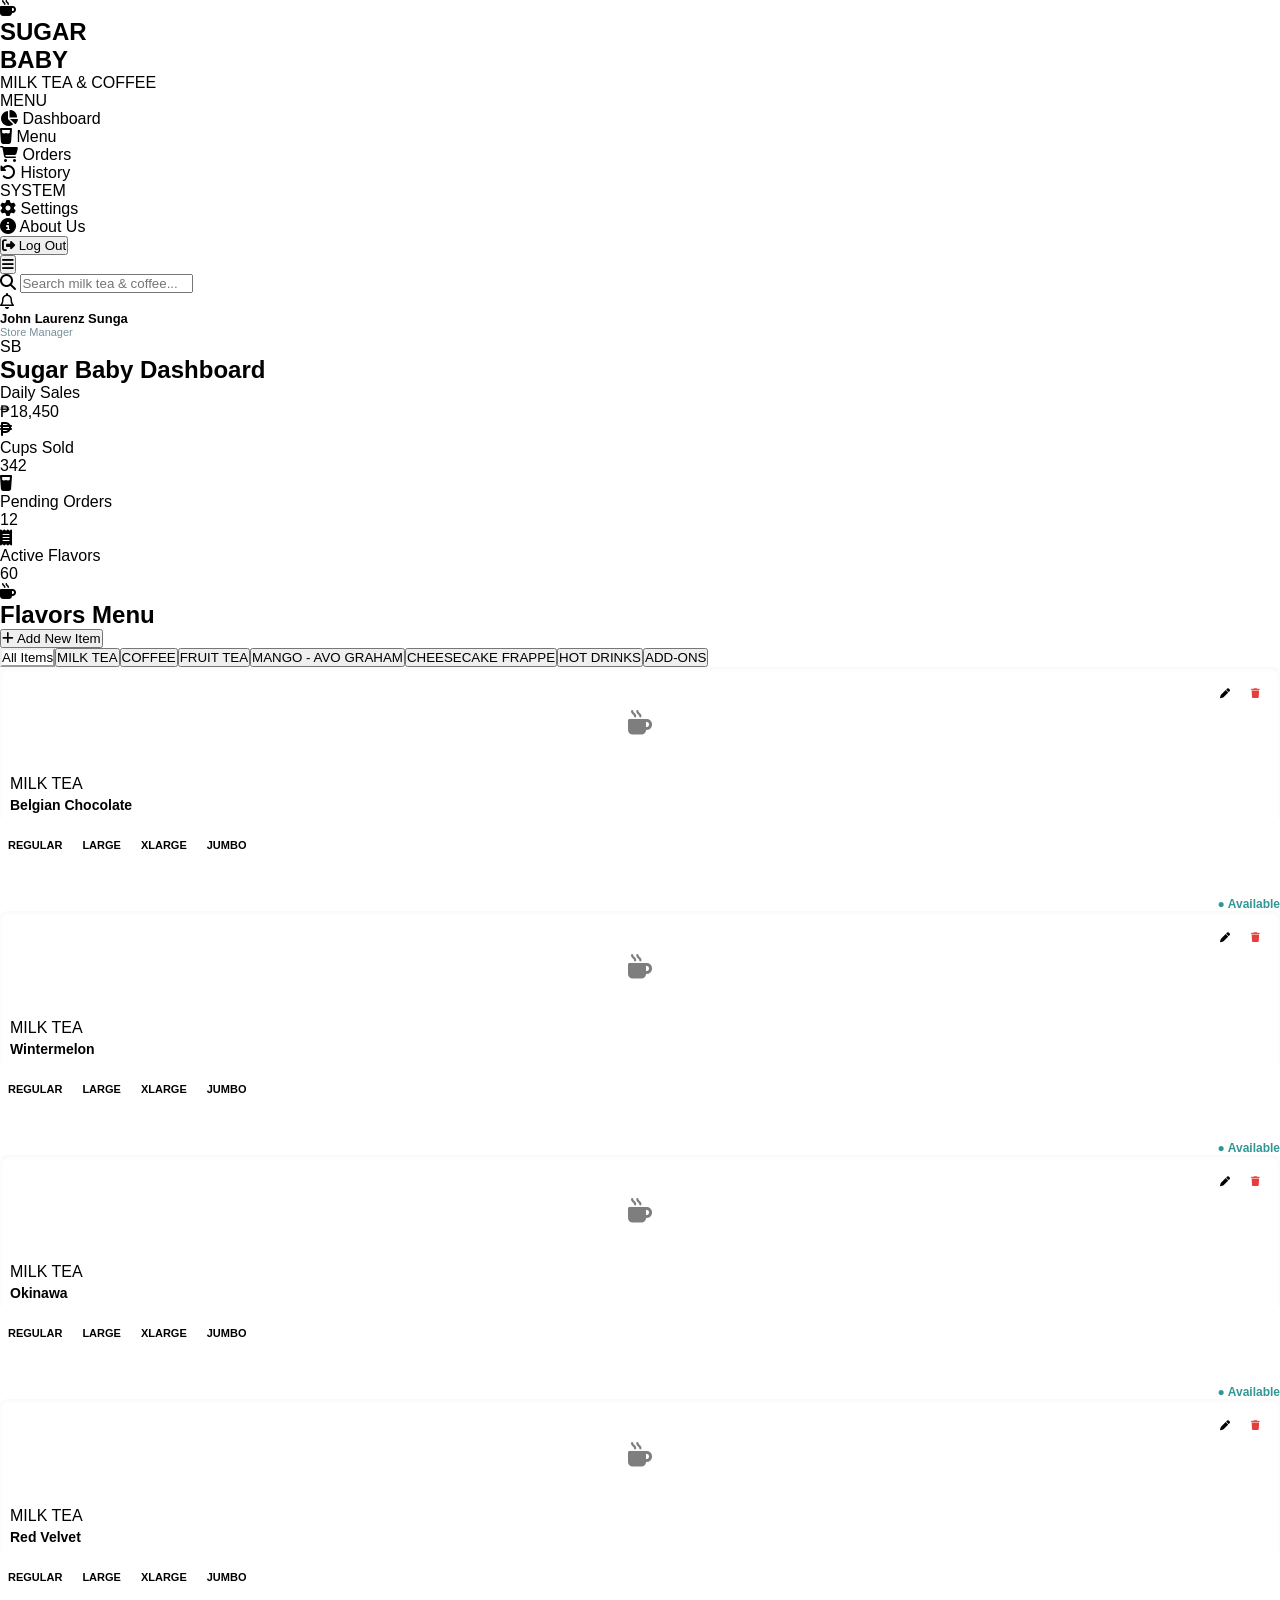
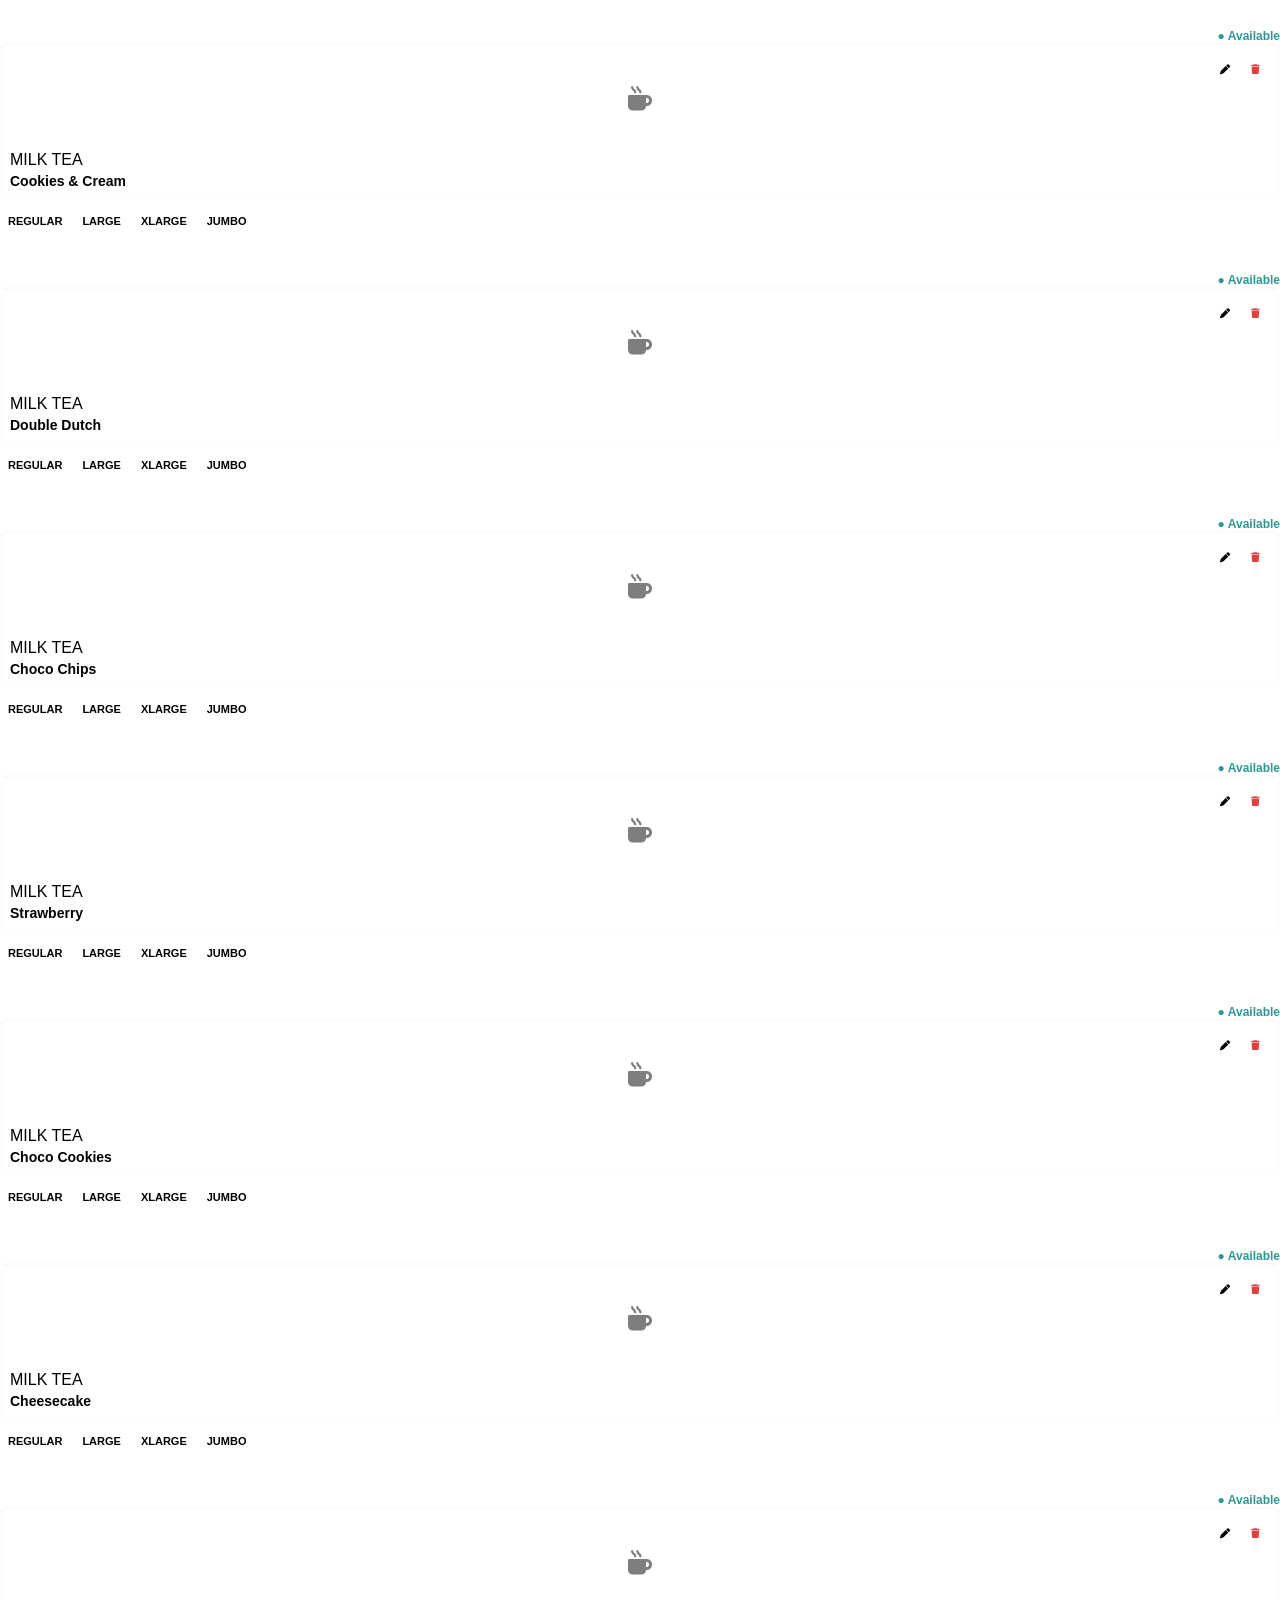
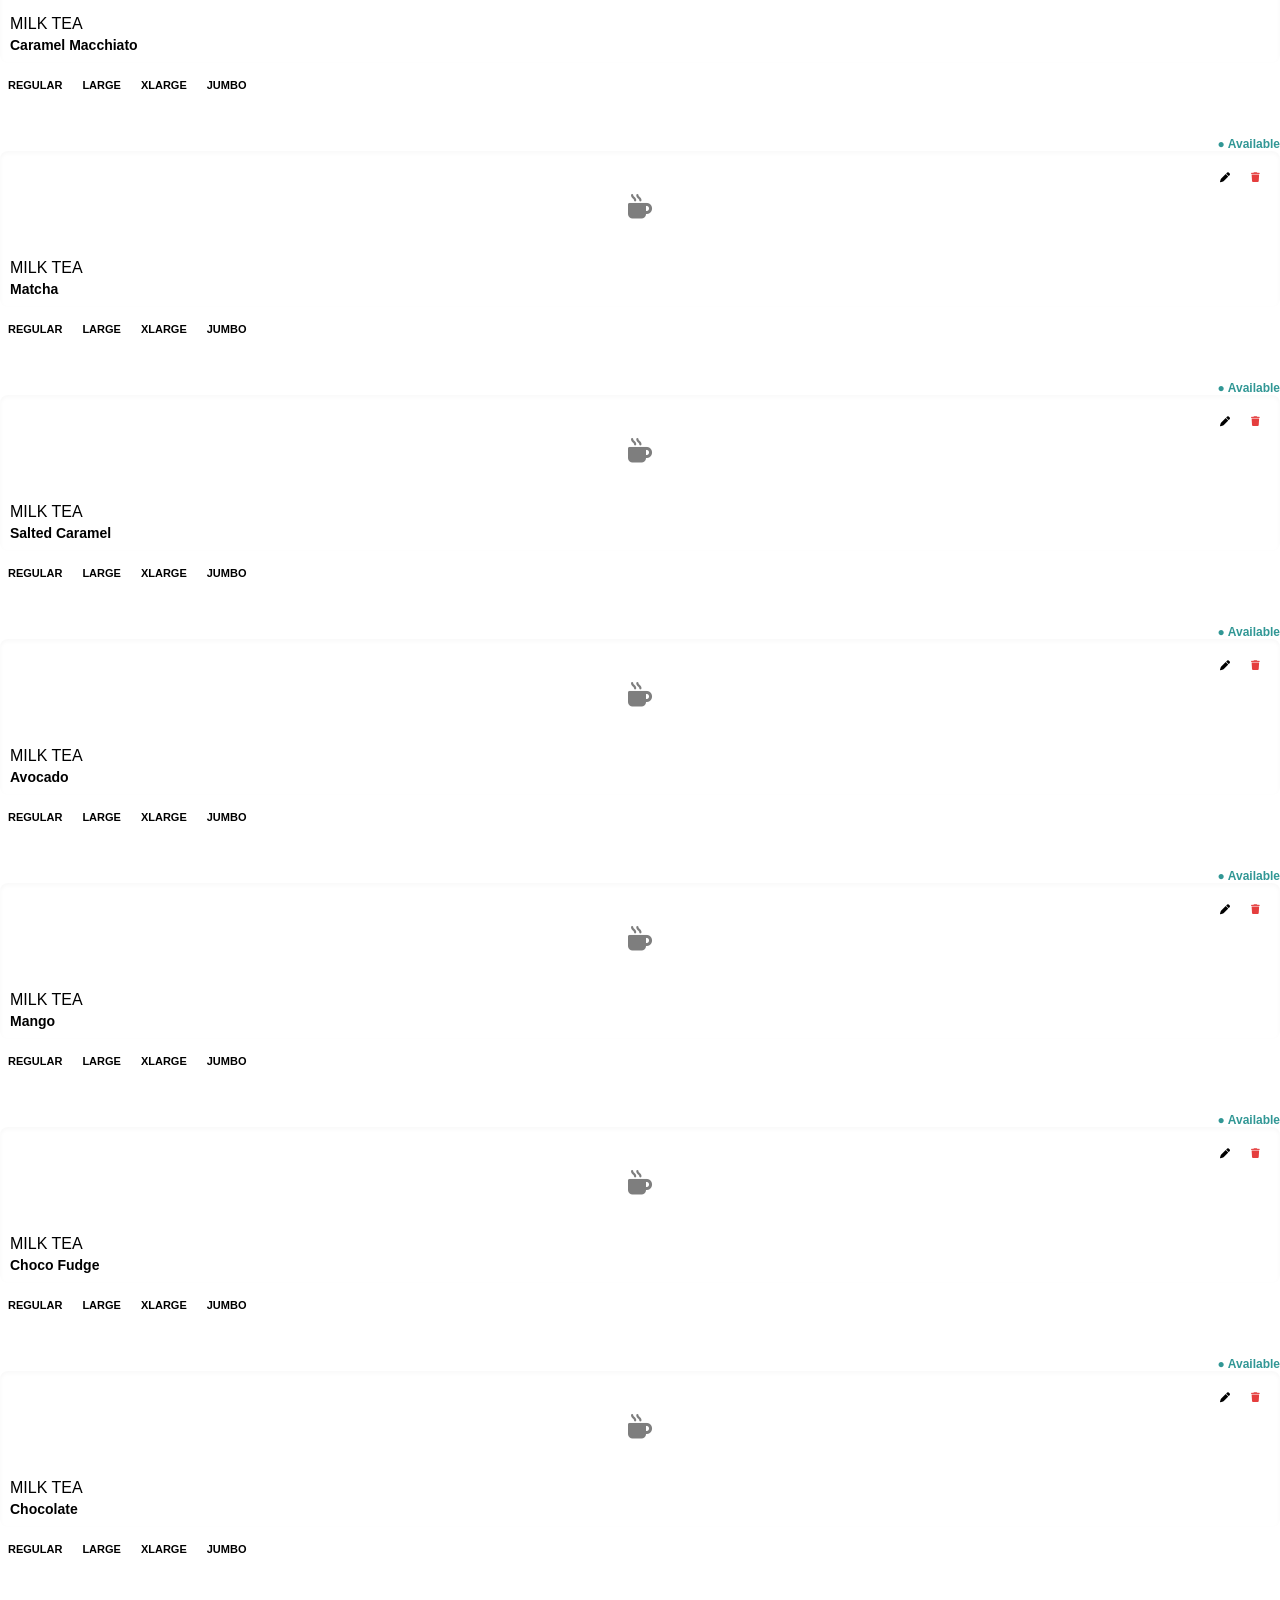
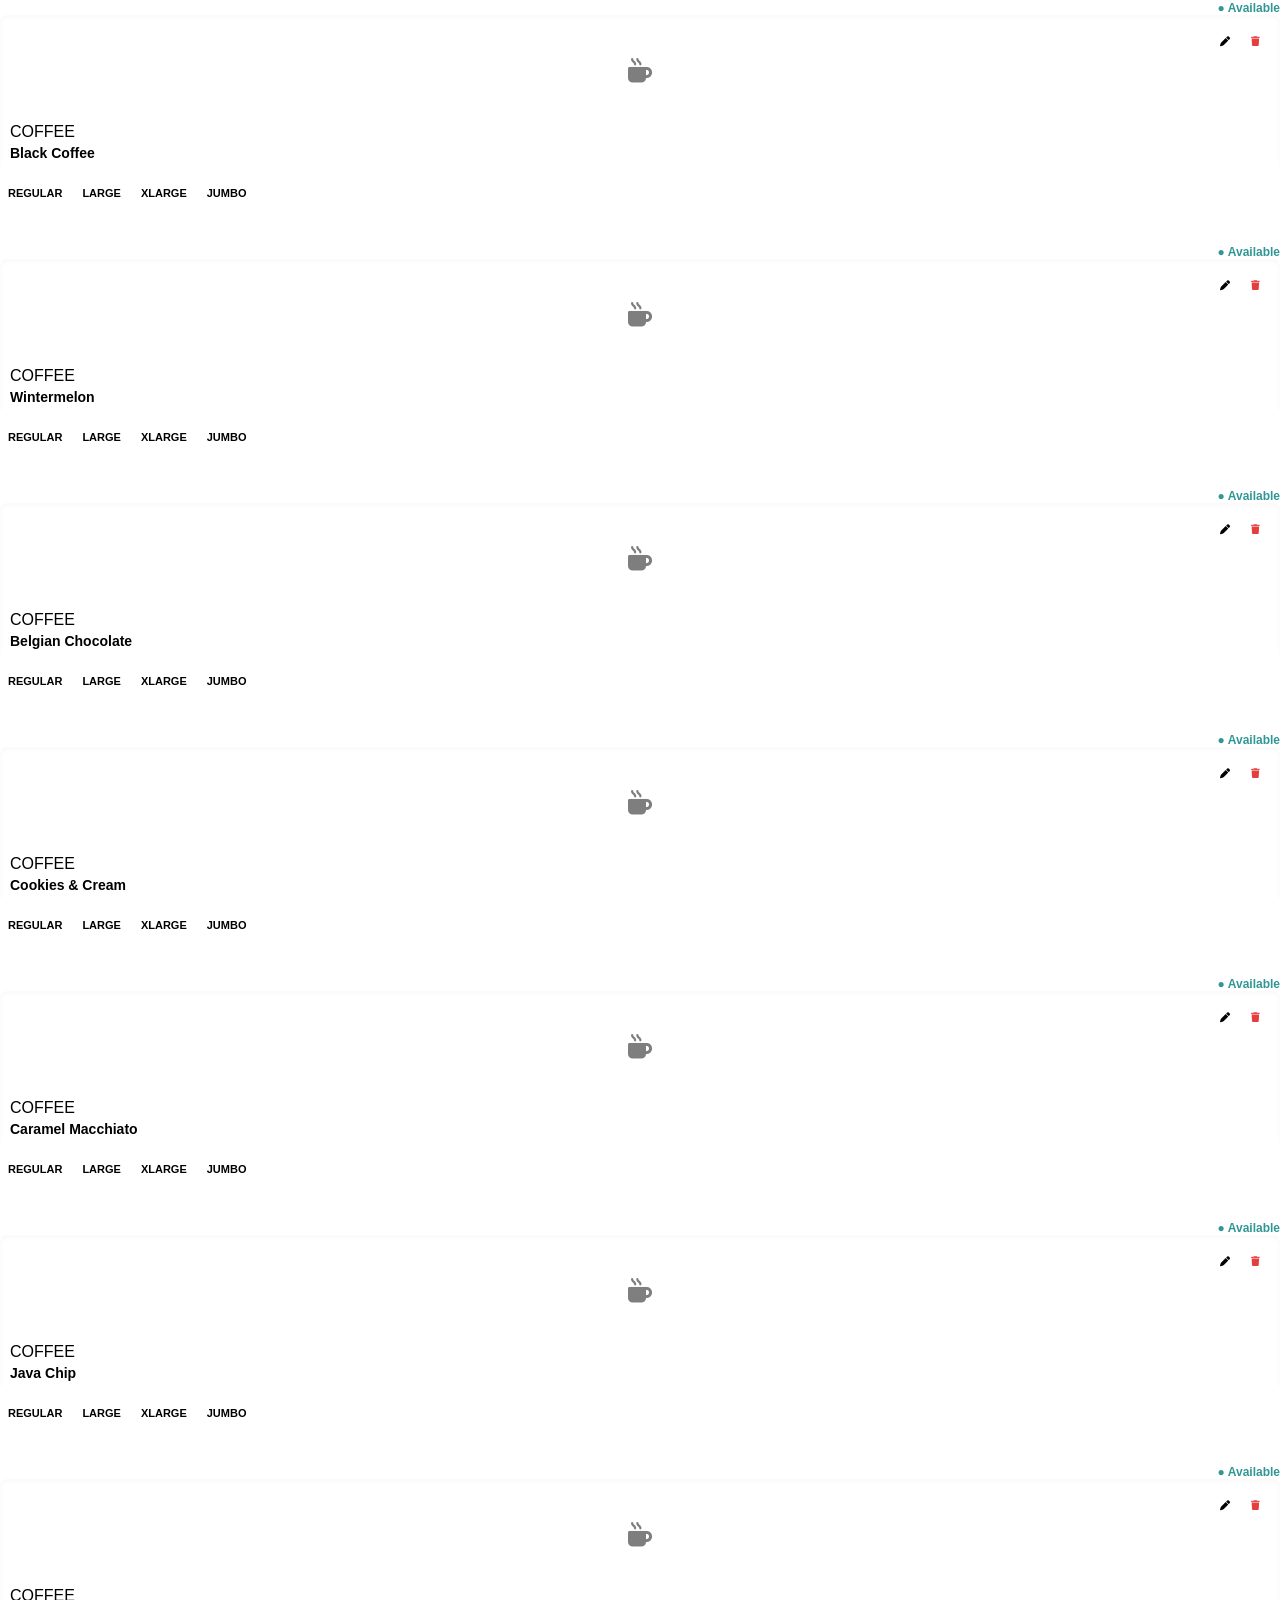
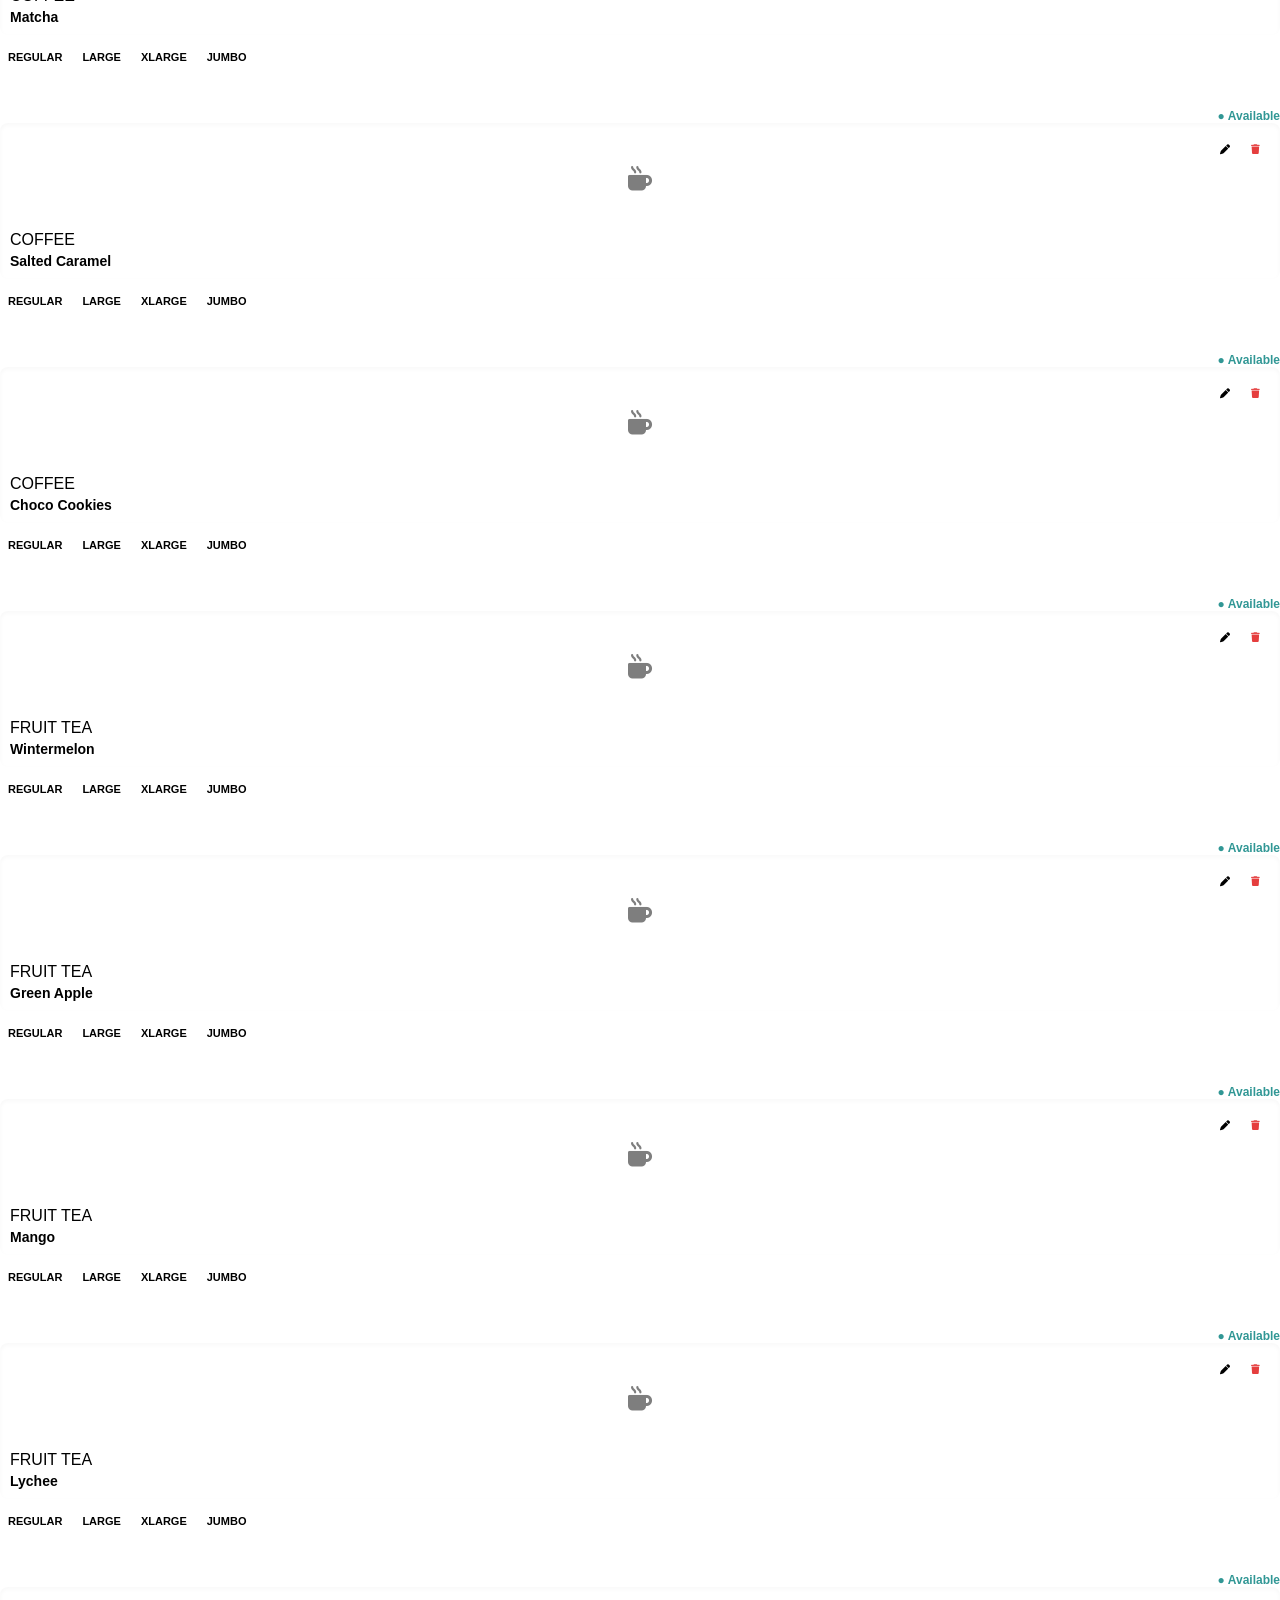
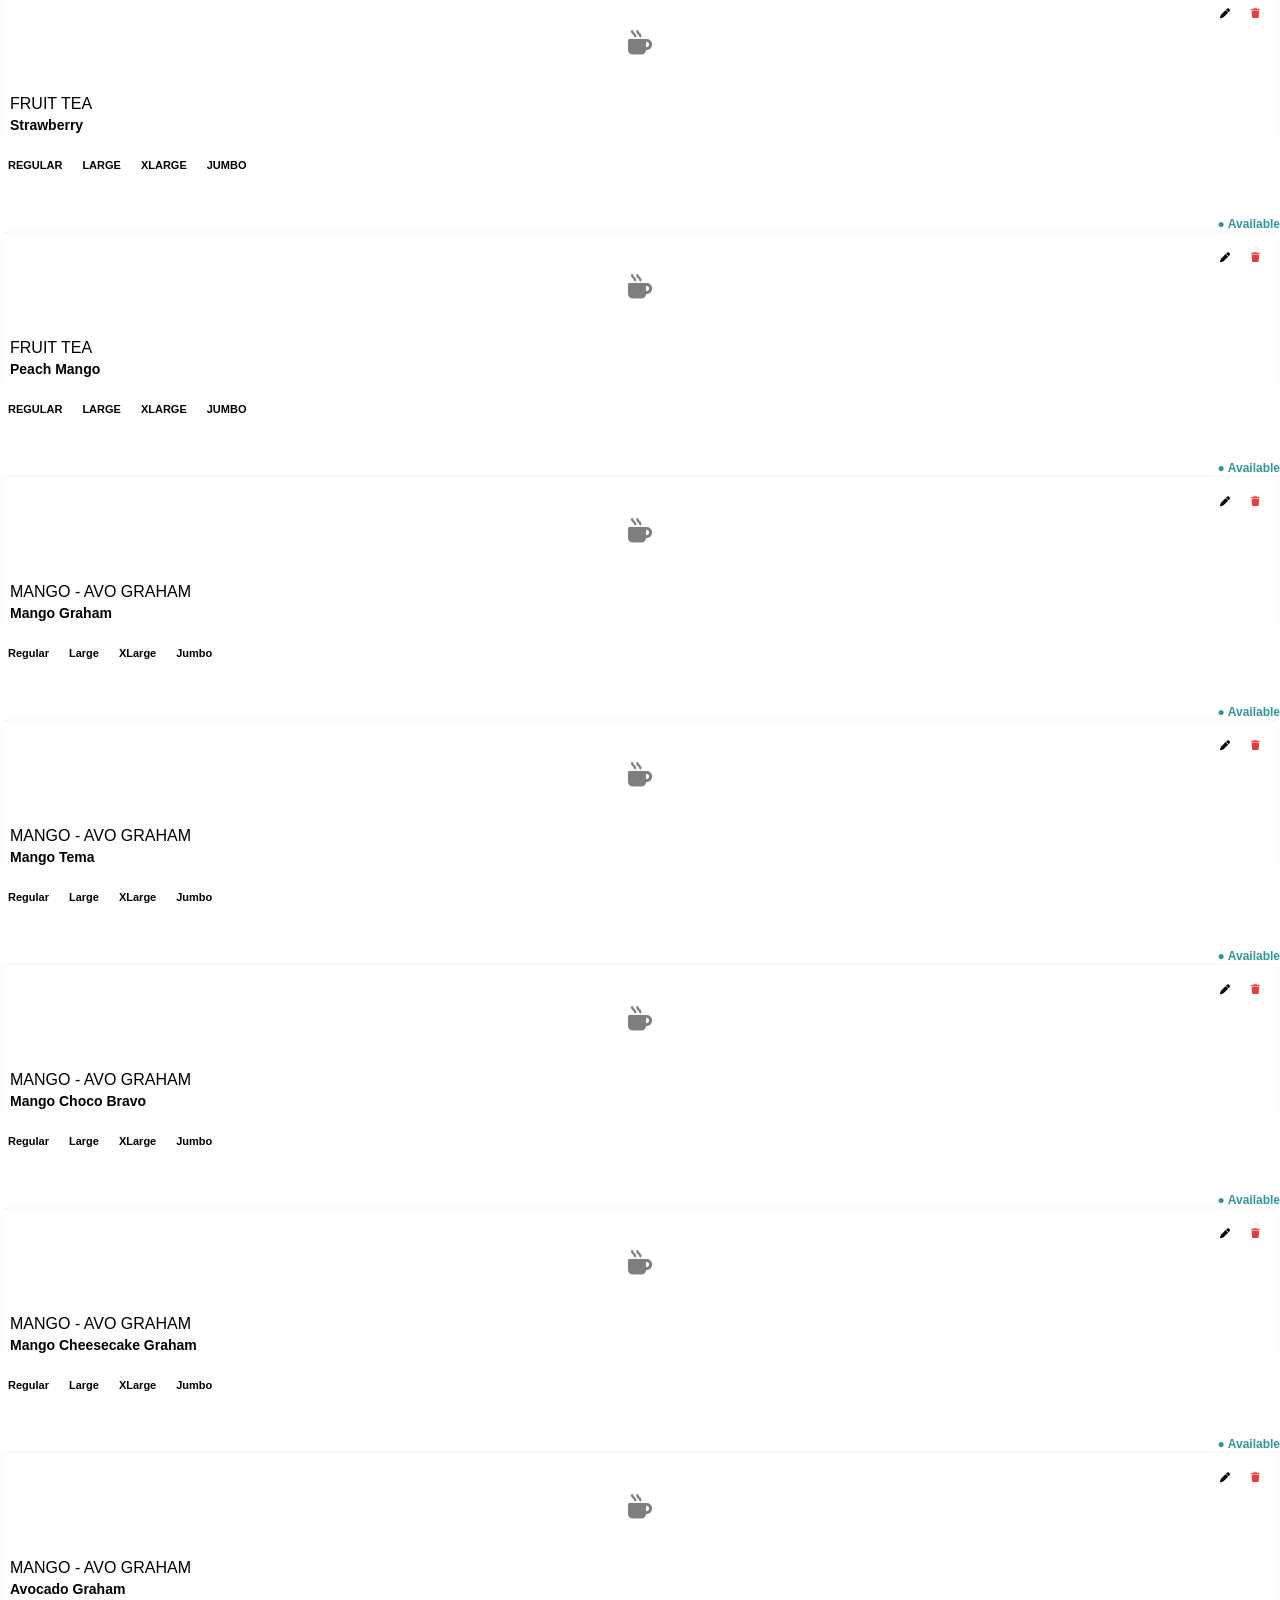
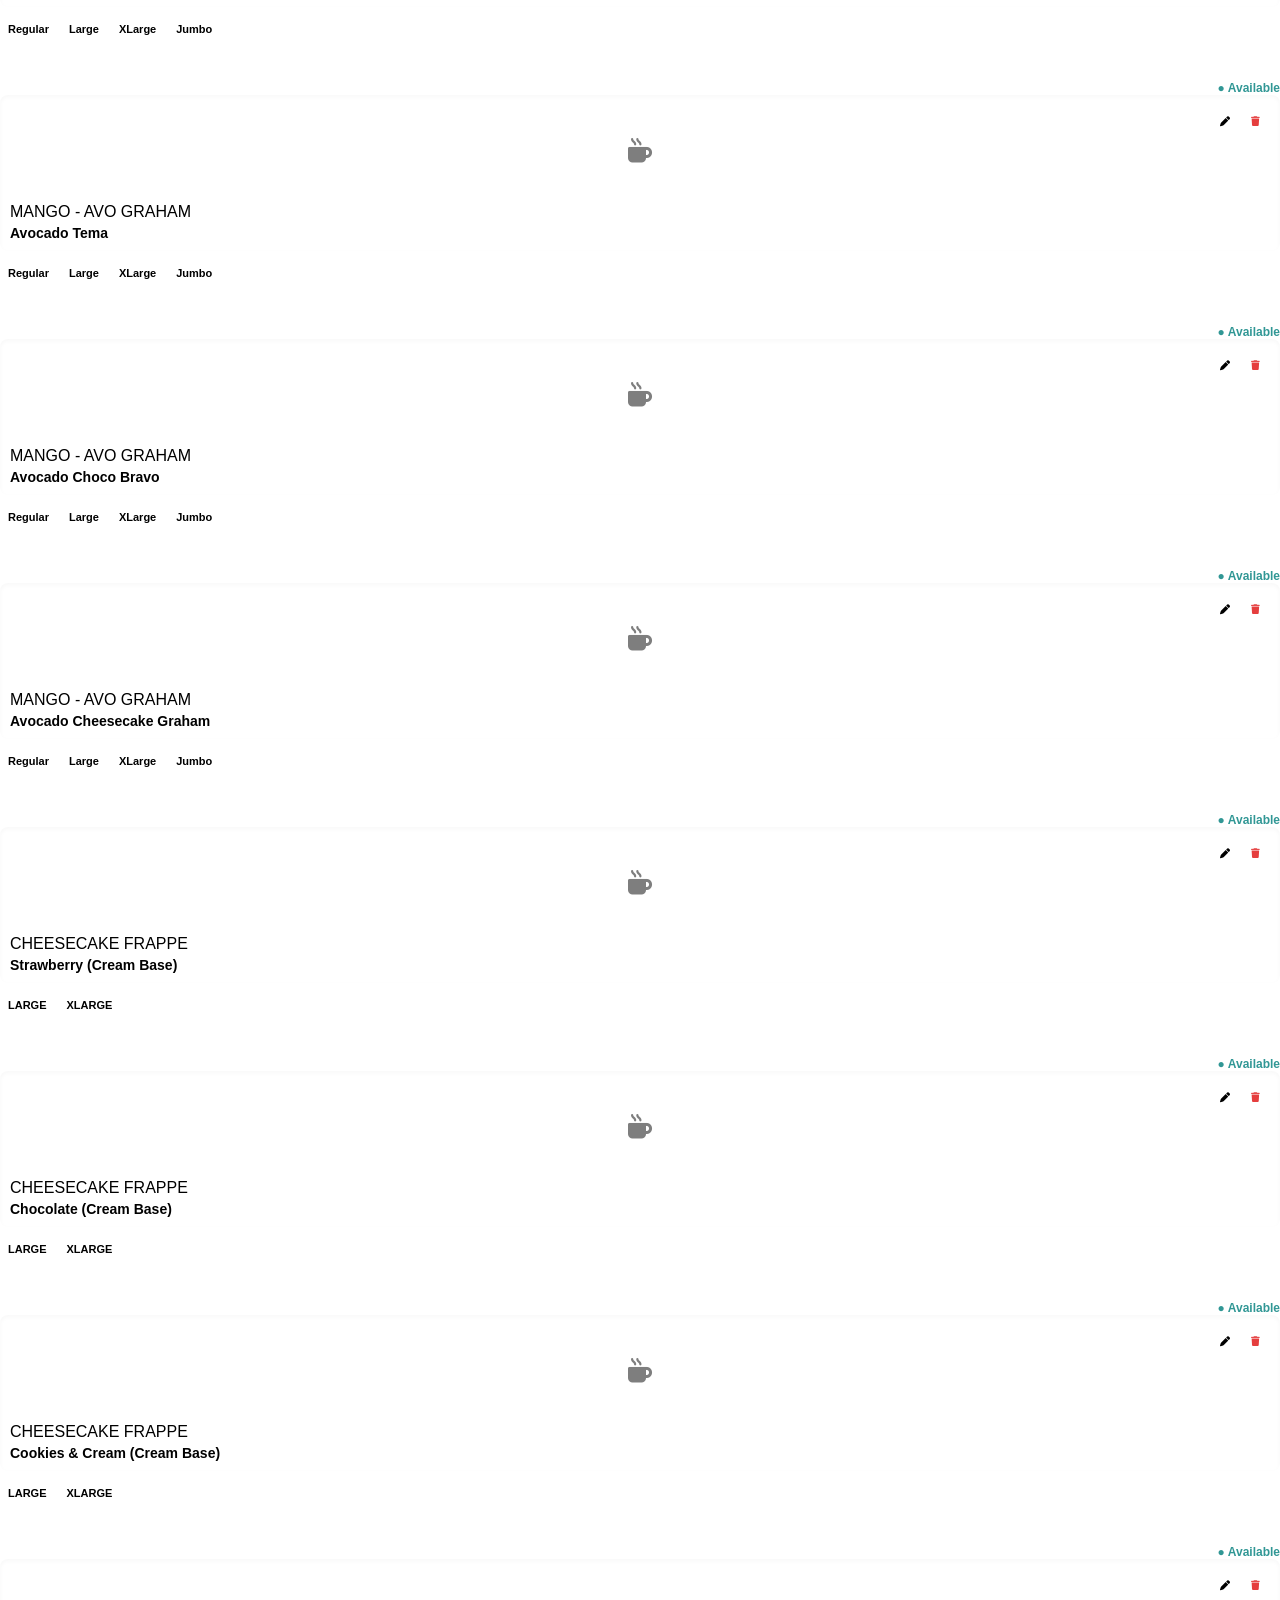
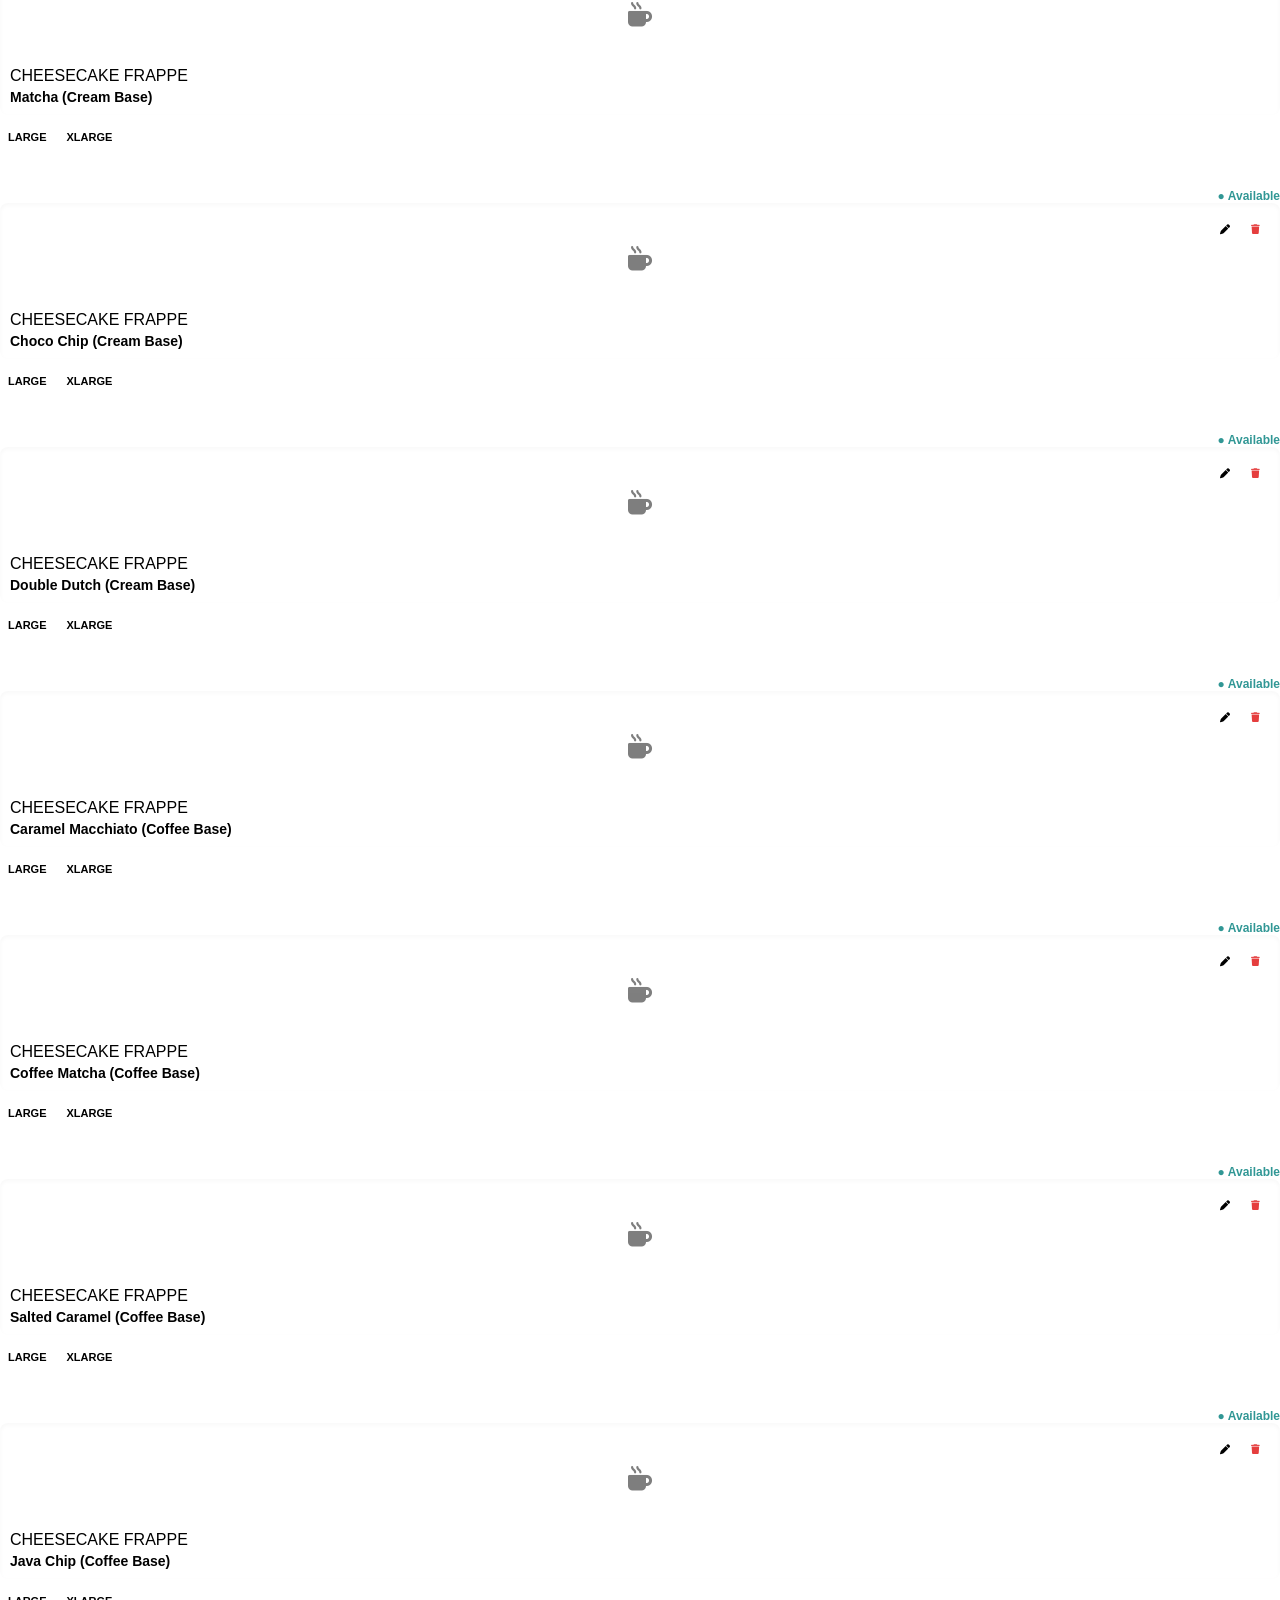
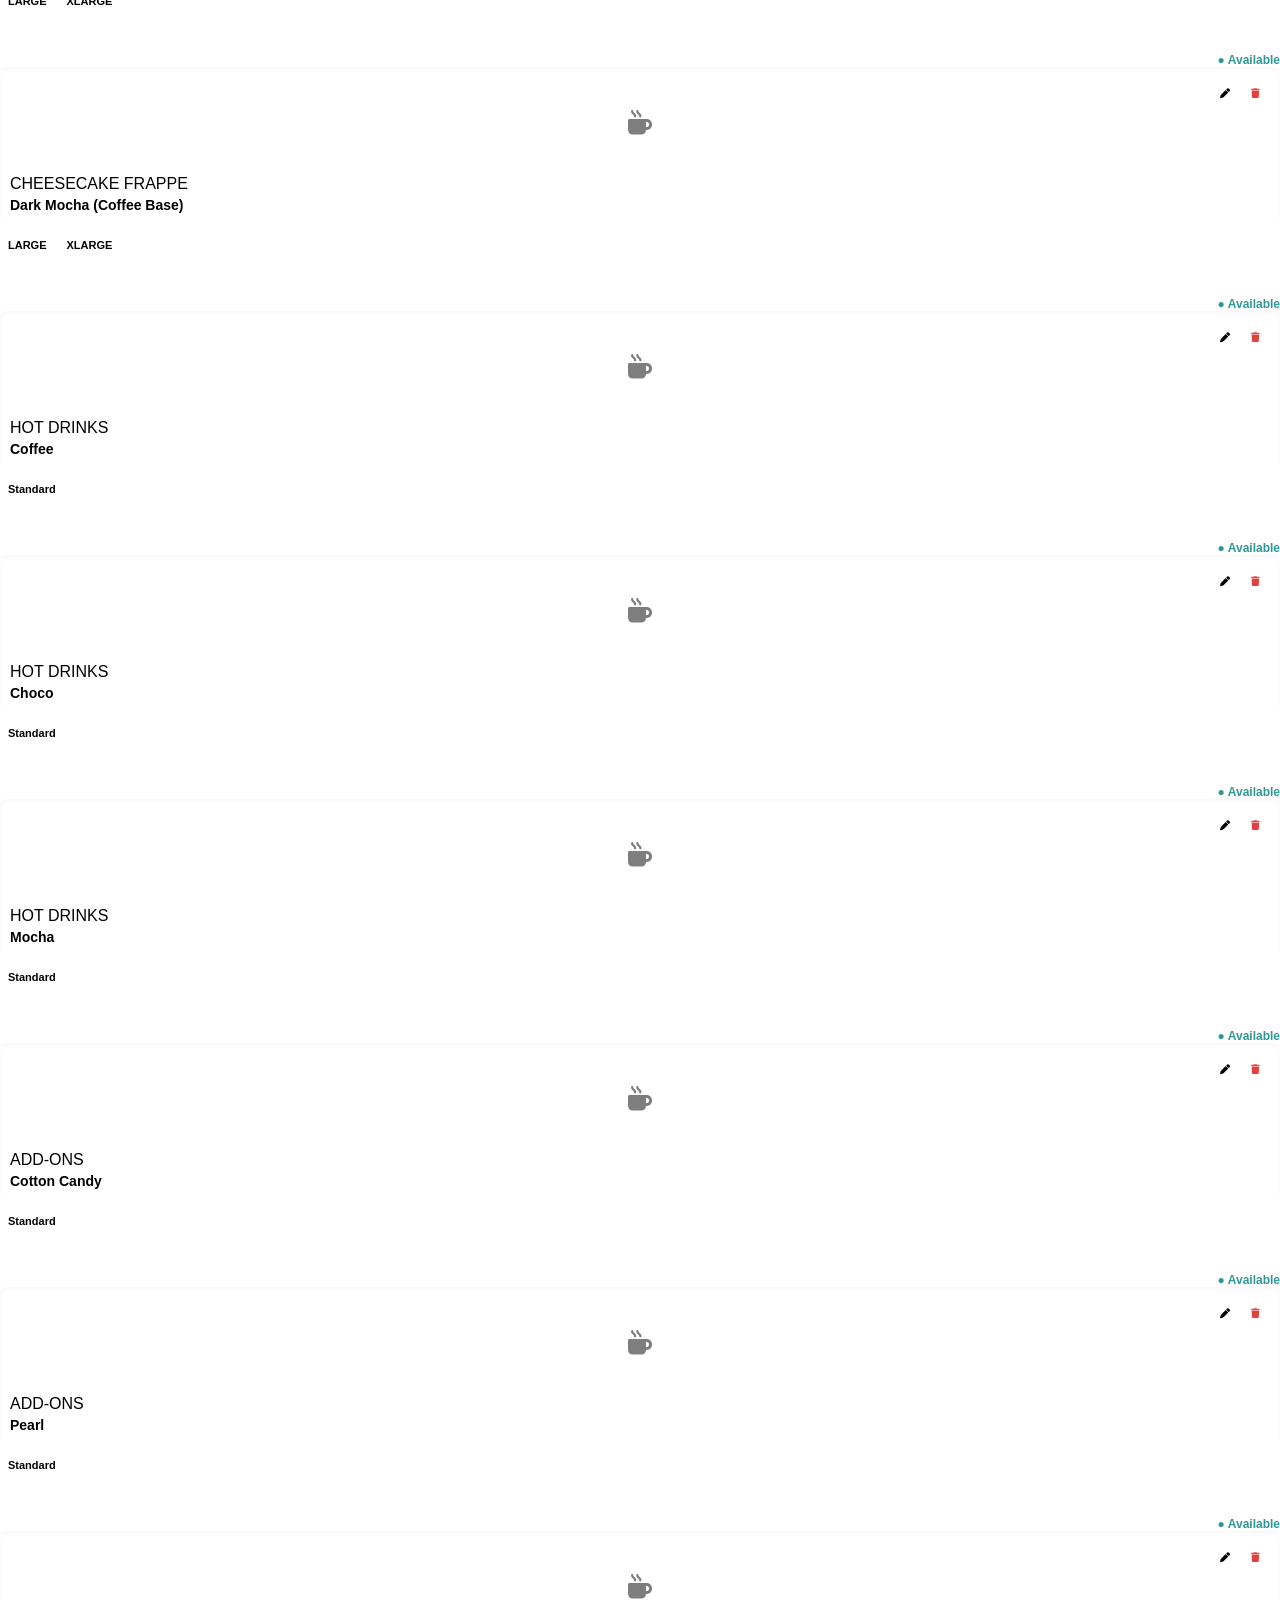
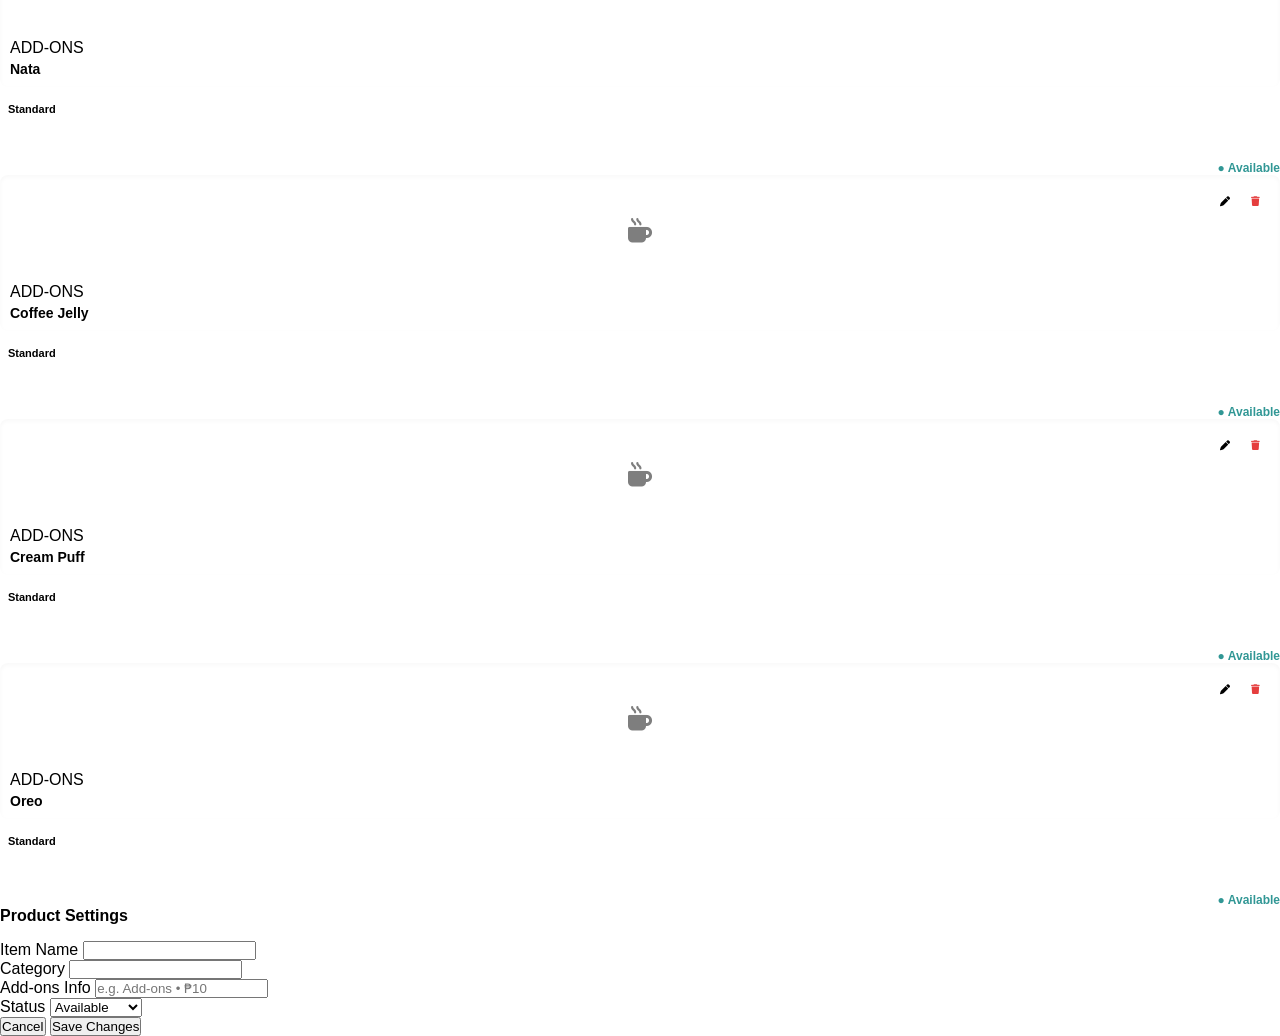
==== menu_name.html @ 843cdae4 "save project" ====
<!DOCTYPE html>
<html lang="en">
<head>
  <meta charset="UTF-8">
  <meta name="viewport" content="width=device-width, initial-scale=1.0">
  <title>Sugar Baby Shop | Milk Tea & Coffee</title>
  
  <link rel="preconnect" href="https://fonts.googleapis.com">
  <link rel="preconnect" href="https://fonts.gstatic.com" crossorigin>
  <link href="https://fonts.googleapis.com/css2?family=Poppins:wght@400;500;600;700;800;900&display=swap" rel="stylesheet">
  <link rel="stylesheet" href="https://cdnjs.cloudflare.com/ajax/libs/font-awesome/6.4.0/css/all.min.css">
  <link rel="stylesheet" href="style.css">
</head>
<body>

  <aside id="sidebar">
    <div class="brand-section">
      <div class="logo-circle"><i class="fa-solid fa-mug-hot"></i></div>
      <h1 class="brand-title">SUGAR<br>BABY</h1>
      <span class="brand-subtitle">MILK TEA & COFFEE</span>
    </div>

    <div class="nav-section">
      <div class="nav-title">MENU</div>
      <ul class="nav-list">
        <li class="nav-item">
          <a class="nav-link" data-target="dashboardView">
            <i class="fa-solid fa-chart-pie"></i> Dashboard
          </a>
        </li>
        <li class="nav-item">
          <a class="nav-link active" data-target="menuView">
            <i class="fa-solid fa-glass-water"></i> Menu
          </a>
        </li>
        <li class="nav-item"><a class="nav-link"><i class="fa-solid fa-cart-shopping"></i> Orders</a></li>
        <li class="nav-item"><a class="nav-link"><i class="fa-solid fa-rotate-left"></i> History</a></li>
      </ul>
    </div>

    <div class="nav-section">
      <div class="nav-title">SYSTEM</div>
      <ul class="nav-list">
        <li class="nav-item"><a class="nav-link"><i class="fa-solid fa-gear"></i> Settings</a></li>
        <li class="nav-item"><a class="nav-link"><i class="fa-solid fa-circle-info"></i> About Us</a></li>
      </ul>
    </div>

    <button class="logout-btn"><i class="fa-solid fa-right-from-bracket"></i> Log Out</button>
  </aside>

  <main>
    <header>
      <button class="menu-toggle" id="menuBtn"><i class="fa-solid fa-bars"></i></button>
      <div class="search-bar">
        <i class="fa-solid fa-magnifying-glass"></i>
        <input type="text" id="searchInput" placeholder="Search milk tea & coffee...">
      </div>
      <div class="user-profile">
        <div class="notification-btn"><i class="fa-regular fa-bell"></i></div>
        <div class="user-info">
          <div style="font-weight:700; font-size:13px;">John Laurenz Sunga</div>
          <div style="font-size:11px; color:#78909C;">Store Manager</div>
        </div>
        <div class="avatar-circle">SB</div>
      </div>
    </header>

    <div class="dashboard-container">

      <!-- VIEW 1: DASHBOARD -->
      <section id="dashboardView" class="view-section">
        <h2 class="page-title">Sugar Baby Dashboard</h2>
        <div class="cards">
          <div class="card">
            <div>
              <div class="card-label">Daily Sales</div>
              <div class="card-value">₱18,450</div>
            </div>
            <div class="card-icon"><i class="fa-solid fa-peso-sign"></i></div>
          </div>
          <div class="card">
            <div>
              <div class="card-label">Cups Sold</div>
              <div class="card-value">342</div>
            </div>
            <div class="card-icon"><i class="fa-solid fa-glass-water"></i></div>
          </div>
          <div class="card">
            <div>
              <div class="card-label">Pending Orders</div>
              <div class="card-value">12</div>
            </div>
            <div class="card-icon"><i class="fa-solid fa-receipt"></i></div>
          </div>
          <div class="card">
            <div>
              <div class="card-label">Active Flavors</div>
              <div class="card-value" id="totalFlavorsCount">0</div>
            </div>
            <div class="card-icon"><i class="fa-solid fa-mug-hot"></i></div>
          </div>
        </div>
      </section>

      <!-- VIEW 2: MENU -->
      <section id="menuView" class="view-section active">
        <div class="header-action-row">
          <h2 class="page-title" style="margin-bottom:0;">Flavors Menu</h2>
          <button class="btn-primary" id="addNewItemBtn"><i class="fa-solid fa-plus"></i> Add New Item</button>
        </div>
        
        <div class="category-tabs" id="categoryTabs"></div>
        <div class="products-grid" id="productsGrid"></div>
      </section>

    </div>
  </main>

  <!-- MODAL FOR ADD/EDIT -->
  <div class="modal-overlay" id="editModalOverlay">
    <div class="modal-content">
      <h3 id="modalTitle" style="margin-bottom:16px; font-size:16px;">Product Settings</h3>
      <form id="editForm">
        <input type="hidden" id="editItemIndex">
        <div class="form-group">
          <label>Item Name</label>
          <input type="text" id="editItemName" required>
        </div>
        <div class="form-group">
          <label>Category</label>
          <input type="text" id="editItemCategory" required>
        </div>
        <div class="form-group">
          <label>Add-ons Info</label>
          <input type="text" id="editItemAddons" placeholder="e.g. Add-ons • ₱10">
        </div>
        <div class="form-group">
          <label>Status</label>
          <select id="editItemAvailability">
            <option value="true">Available</option>
            <option value="false">Unavailable</option>
          </select>
        </div>
        <div class="modal-actions">
          <button type="button" class="btn-secondary" id="closeModalBtn">Cancel</button>
          <button type="submit" class="btn-primary">Save Changes</button>
        </div>
      </form>
    </div>
  </div>

  <script src="script.js"></script>
</body>
</html>
---- style.css ----
/* Reset */
*{
    margin:0;
    padding:0;
    box-sizing:border-box;
    font-family:Arial, Helvetica, sans-serif;
}

/* ========================= */
/* SPLASH PAGE */
/* ========================= */

body.splash-page{
    background:#FFC107;
    display:flex;
    justify-content:center;
    align-items:center;
    height:100vh;
    overflow:hidden;
}

.splash{
    display:flex;
    align-items:center;
    gap:10px;
}

#cup{
    width:90px;
    animation:cupAnimation 2s forwards;
}

#text{
    width:150px;
    opacity:0;
    animation:textAnimation .8s forwards;
    animation-delay:1.5s;
}

@keyframes cupAnimation{

    0%{
        transform:scale(2);
        opacity:0;
    }

    50%{
        transform:scale(1);
        opacity:1;
    }

    100%{
        transform:scale(.75);
        opacity:1;
    }

}

@keyframes textAnimation{

    from{
        opacity:0;
        transform:translateX(-30px);
    }

    to{
        opacity:1;
        transform:translateX(0);
    }

}

/* ========================= */
/* LOGIN PAGE */
/* ========================= */

body.login-page{
    background:#FFC107;
    display:flex;
    justify-content:center;
    align-items:center;
    min-height:100vh;
}

.login-container{
    width:350px;
    background:white;
    padding:30px;
    border-radius:20px;
    box-shadow:0 5px 15px rgba(0,0,0,.2);
    text-align:center;
}

.login-container .logo{
    width:120px;
    margin-bottom:20px;
    animation:none;
}

.login-container h2{
    margin-bottom:20px;
    color:#333;
}

.login-container input{
    width:100%;
    padding:12px;
    margin:10px 0;
    border:none;
    border-radius:10px;
    background:#f2f2f2;
    font-size:16px;
}

.login-container button{
    width:100%;
    padding:12px;
    margin-top:15px;
    border:none;
    border-radius:10px;
    background:#e53935;
    color:white;
    font-size:16px;
    cursor:pointer;
}

.login-container button:hover{
    background:#c62828;
}

.login-container a{
    color:#e53935;
    text-decoration:none;
    font-weight:bold;
}
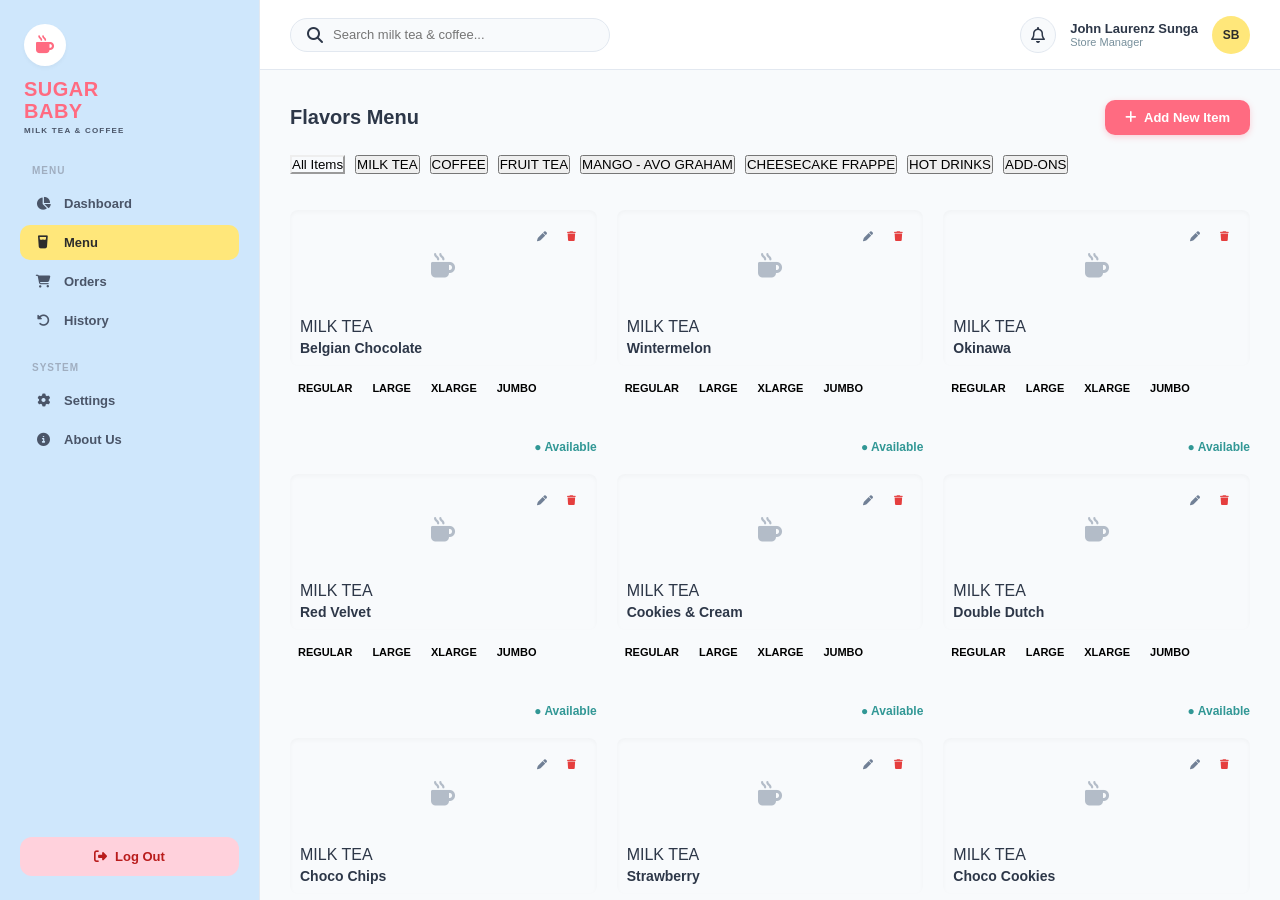
==== commit f86f142f: "Save changes" ====
--- a/menu_name.html
+++ b/menu_name.html
@@ -9,7 +9,7 @@
   <link rel="preconnect" href="https://fonts.gstatic.com" crossorigin>
   <link href="https://fonts.googleapis.com/css2?family=Poppins:wght@400;500;600;700;800;900&display=swap" rel="stylesheet">
   <link rel="stylesheet" href="https://cdnjs.cloudflare.com/ajax/libs/font-awesome/6.4.0/css/all.min.css">
-  <link rel="stylesheet" href="style.css">
+  <link rel="stylesheet" href="menu.css">
 </head>
 <body>
 
--- a/menu.css
+++ b/menu.css
@@ -0,0 +1,463 @@
+:root {
+    --sidebar-bg: #cfe7fc;
+    --active-nav-bg: #ffe77a;
+    --active-nav-text: #2c2c2c;
+    --nav-text: #4a5568;
+    --card-bg: #ffffff;
+    --page-bg: #f8fafc;
+    --border-color: #e2e8f0;
+    --logout-bg: #ffd1dc;
+    --logout-text: #b91c1c;
+    --primary-color: #ff6b81;
+    --text-main: #2d3748;
+    --text-muted: #718096;
+    --success-color: #319795;
+    --danger-color: #e53e3e;
+}
+
+* {
+    box-sizing: border-box;
+    margin: 0;
+    padding: 0;
+}
+
+body {
+    font-family: 'Poppins', sans-serif;
+    background-color: var(--page-bg);
+    color: var(--text-main);
+    display: flex;
+    height: 100vh;
+    overflow: hidden;
+}
+
+aside {
+    width: 260px;
+    background-color: var(--sidebar-bg);
+    display: flex;
+    flex-direction: column;
+    padding: 24px 20px;
+    border-right: 1px solid var(--border-color);
+    flex-shrink: 0;
+    height: 100vh;
+    z-index: 100;
+}
+
+.brand-section {
+    display: flex;
+    flex-direction: column;
+    align-items: flex-start;
+    margin-bottom: 30px;
+    padding-left: 4px;
+}
+
+.logo-circle {
+    width: 42px;
+    height: 42px;
+    background: #ffffff;
+    border-radius: 50%;
+    display: flex;
+    align-items: center;
+    justify-content: center;
+    color: var(--primary-color);
+    font-size: 18px;
+    margin-bottom: 12px;
+    box-shadow: 0 2px 4px rgba(0,0,0,0.04);
+}
+
+.brand-title {
+    font-size: 20px;
+    font-weight: 900;
+    color: var(--primary-color);
+    line-height: 1.1;
+    letter-spacing: 0.5px;
+}
+
+.brand-subtitle {
+    font-size: 8px;
+    font-weight: 700;
+    color: var(--nav-text);
+    letter-spacing: 1.2px;
+    margin-top: 4px;
+}
+
+.nav-section {
+    margin-bottom: 24px;
+}
+
+.nav-title {
+    font-size: 10px;
+    font-weight: 700;
+    color: #a0aec0;
+    letter-spacing: 1px;
+    margin-bottom: 10px;
+    padding-left: 12px;
+}
+
+.nav-list {
+    list-style: none;
+    display: flex;
+    flex-direction: column;
+    gap: 4px;
+}
+
+.nav-link {
+    display: flex;
+    align-items: center;
+    gap: 12px;
+    padding: 10px 14px;
+    border-radius: 10px;
+    color: var(--nav-text);
+    text-decoration: none;
+    font-weight: 600;
+    font-size: 13px;
+    cursor: pointer;
+    transition: background 0.2s;
+}
+
+.nav-link:hover {
+    background: rgba(255,255,255,0.5);
+}
+
+.nav-link.active {
+    background-color: var(--active-nav-bg);
+    color: var(--active-nav-text);
+    font-weight: 700;
+}
+
+.nav-link i {
+    width: 18px;
+    text-align: center;
+}
+
+.logout-btn {
+    margin-top: auto;
+    background-color: var(--logout-bg);
+    color: var(--logout-text);
+    border: none;
+    padding: 12px;
+    border-radius: 12px;
+    font-family: 'Poppins', sans-serif;
+    font-weight: 700;
+    font-size: 13px;
+    cursor: pointer;
+    display: flex;
+    align-items: center;
+    justify-content: center;
+    gap: 8px;
+}
+
+main {
+    flex: 1;
+    display: flex;
+    flex-direction: column;
+    height: 100vh;
+    overflow: hidden;
+}
+
+header {
+    height: 70px;
+    background-color: var(--card-bg);
+    border-bottom: 1px solid var(--border-color);
+    display: flex;
+    align-items: center;
+    justify-content: space-between;
+    padding: 0 30px;
+    flex-shrink: 0;
+}
+
+.menu-toggle {
+    display: none;
+    background: none;
+    border: none;
+    font-size: 18px;
+    cursor: pointer;
+    color: var(--text-main);
+}
+
+.search-bar {
+    display: flex;
+    align-items: center;
+    background: var(--page-bg);
+    border: 1px solid var(--border-color);
+    border-radius: 24px;
+    padding: 8px 16px;
+    width: 320px;
+    gap: 10px;
+}
+
+.search-bar input {
+    border: none;
+    background: transparent;
+    outline: none;
+    font-family: 'Poppins', sans-serif;
+    font-size: 13px;
+    width: 100%;
+    color: var(--text-main);
+}
+
+.user-profile {
+    display: flex;
+    align-items: center;
+    gap: 14px;
+}
+
+.notification-btn {
+    width: 36px;
+    height: 36px;
+    border-radius: 50%;
+    background: var(--page-bg);
+    border: 1px solid var(--border-color);
+    display: flex;
+    align-items: center;
+    justify-content: center;
+    cursor: pointer;
+    color: var(--text-main);
+}
+
+.avatar-circle {
+    width: 38px;
+    height: 38px;
+    background-color: var(--active-nav-bg);
+    border-radius: 50%;
+    display: flex;
+    align-items: center;
+    justify-content: center;
+    font-weight: 700;
+    font-size: 12px;
+    color: var(--active-nav-text);
+}
+
+.dashboard-container {
+    flex: 1;
+    padding: 30px;
+    overflow-y: auto;
+}
+
+.view-section {
+    display: none;
+}
+
+.view-section.active {
+    display: block;
+}
+
+.page-title {
+    font-size: 20px;
+    font-weight: 700;
+    margin-bottom: 24px;
+    color: var(--text-main);
+}
+
+.cards {
+    display: grid;
+    grid-template-columns: repeat(auto-fit, minmax(220px, 1fr));
+    gap: 20px;
+}
+
+.card {
+    background-color: var(--card-bg);
+    padding: 22px;
+    border-radius: 14px;
+    border: 1px solid var(--border-color);
+    display: flex;
+    justify-content: space-between;
+    align-items: flex-start;
+    box-shadow: 0 2px 6px rgba(0,0,0,0.02);
+}
+
+.card-label {
+    font-size: 12px;
+    font-weight: 600;
+    color: var(--text-muted);
+    margin-bottom: 8px;
+}
+
+.card-value {
+    font-size: 24px;
+    font-weight: 700;
+    color: var(--text-main);
+}
+
+.card-icon {
+    width: 36px;
+    height: 36px;
+    background-color: var(--active-nav-bg);
+    border-radius: 10px;
+    display: flex;
+    align-items: center;
+    justify-content: center;
+    color: var(--active-nav-text);
+    font-size: 14px;
+}
+
+.header-action-row {
+    display: flex;
+    justify-content: space-between;
+    align-items: center;
+    margin-bottom: 20px;
+}
+
+.btn-primary {
+    background-color: var(--primary-color);
+    color: #ffffff;
+    border: none;
+    padding: 10px 20px;
+    border-radius: 10px;
+    font-family: 'Poppins', sans-serif;
+    font-weight: 600;
+    font-size: 13px;
+    cursor: pointer;
+    display: flex;
+    align-items: center;
+    gap: 8px;
+    box-shadow: 0 2px 6px rgba(255,107,129,0.3);
+}
+
+.category-tabs {
+    display: flex;
+    flex-wrap: nowrap;
+    gap: 10px;
+    margin-bottom: 30px;
+    overflow-x: auto;
+    width: 100%;
+    padding-bottom: 6px;
+    scrollbar-width: thin;
+}
+
+.filter-btn {
+    background-color: var(--card-bg);
+    color: var(--nav-text);
+    border: 1px solid var(--border-color);
+    padding: 10px 22px;
+    border-radius: 24px;
+    cursor: pointer;
+    font-family: 'Poppins', sans-serif;
+    font-weight: 600;
+    font-size: 13px;
+    transition: all 0.2s ease;
+    flex: 0 0 auto;
+    white-space: nowrap;
+}
+
+.filter-btn.active {
+    background-color: var(--text-main);
+    color: #ffffff;
+    border-color: var(--text-main);
+}
+
+.products-grid {
+    display: grid;
+    grid-template-columns: repeat(auto-fill, minmax(240px, 1fr));
+    gap: 20px;
+}
+
+.product-item {
+    background-color: var(--card-bg);
+    padding: 22px;
+    border-radius: 14px;
+    border: 1px solid var(--border-color);
+    box-shadow: 0 2px 6px rgba(0,0,0,0.02);
+    position: relative;
+}
+
+.product-item h3 {
+    margin: 0 0 4px 0;
+    font-size: 15px;
+    font-weight: 700;
+    color: var(--text-main);
+    padding-right: 50px;
+}
+
+.addons-text {
+    font-size: 11px;
+    color: var(--text-muted);
+    margin-bottom: 16px;
+    font-weight: 500;
+}
+
+.status {
+    font-size: 12px;
+    font-weight: 600;
+    color: var(--success-color);
+}
+
+.status-unavailable {
+    font-size: 12px;
+    font-weight: 600;
+    color: var(--danger-color);
+}
+
+/* MODAL POPUP */
+.modal-overlay {
+    position: fixed;
+    top: 0;
+    left: 0;
+    width: 100vw;
+    height: 100vh;
+    background: rgba(0, 0, 0, 0.4);
+    display: flex;
+    align-items: center;
+    justify-content: center;
+    opacity: 0;
+    pointer-events: none;
+    transition: opacity 0.2s ease;
+    z-index: 9999;
+}
+
+.modal-overlay.active {
+    opacity: 1;
+    pointer-events: auto;
+}
+
+.modal-content {
+    background: var(--card-bg);
+    padding: 24px 30px;
+    border-radius: 16px;
+    width: 100%;
+    max-width: 400px;
+    box-shadow: 0 10px 25px rgba(0,0,0,0.15);
+}
+
+.form-group {
+    margin-bottom: 14px;
+}
+
+.form-group label {
+    display: block;
+    font-size: 11px;
+    font-weight: 600;
+    color: var(--text-muted);
+    margin-bottom: 4px;
+}
+
+.form-group input,
+.form-group select {
+    width: 100%;
+    padding: 9px 12px;
+    border: 1px solid var(--border-color);
+    border-radius: 8px;
+    font-family: 'Poppins', sans-serif;
+    font-size: 13px;
+    outline: none;
+    background: var(--page-bg);
+    color: var(--text-main);
+}
+
+.modal-actions {
+    display: flex;
+    justify-content: flex-end;
+    gap: 10px;
+    margin-top: 18px;
+}
+
+.btn-secondary {
+    background-color: var(--border-color);
+    color: var(--text-main);
+    border: none;
+    padding: 9px 16px;
+    border-radius: 8px;
+    font-family: 'Poppins', sans-serif;
+    font-weight: 600;
+    font-size: 13px;
+    cursor: pointer;
+}
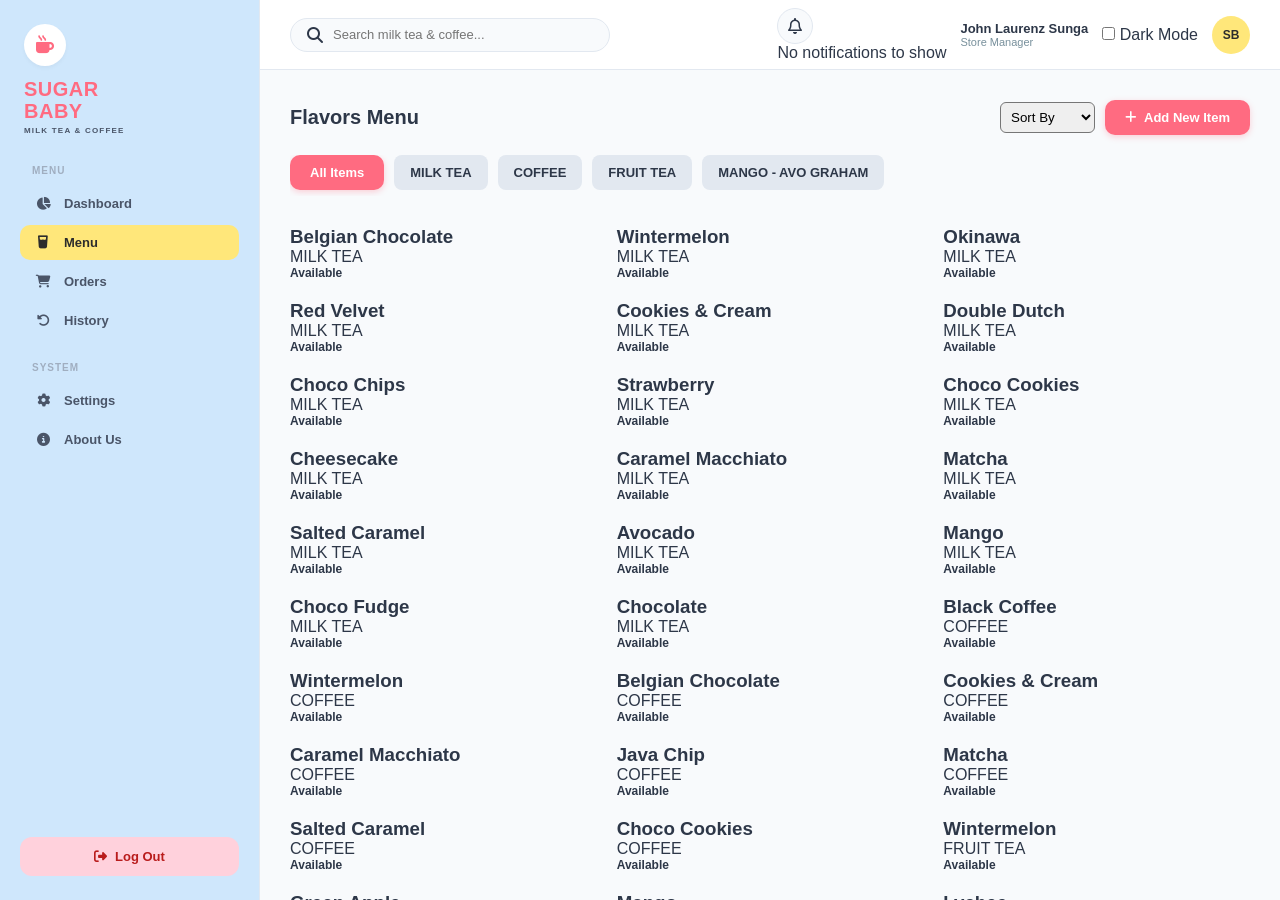
==== commit 431b8598: "save changes" ====
--- a/menu_name.html
+++ b/menu_name.html
@@ -4,12 +4,12 @@
   <meta charset="UTF-8">
   <meta name="viewport" content="width=device-width, initial-scale=1.0">
   <title>Sugar Baby Shop | Milk Tea & Coffee</title>
-  
   <link rel="preconnect" href="https://fonts.googleapis.com">
   <link rel="preconnect" href="https://fonts.gstatic.com" crossorigin>
   <link href="https://fonts.googleapis.com/css2?family=Poppins:wght@400;500;600;700;800;900&display=swap" rel="stylesheet">
   <link rel="stylesheet" href="https://cdnjs.cloudflare.com/ajax/libs/font-awesome/6.4.0/css/all.min.css">
   <link rel="stylesheet" href="menu.css">
+  <link rel="stylesheet" href="style.css">
 </head>
 <body>
 
@@ -24,25 +24,25 @@
       <div class="nav-title">MENU</div>
       <ul class="nav-list">
         <li class="nav-item">
-          <a class="nav-link" data-target="dashboardView">
+          <a class="nav-link" data-tab="dashboardView" data-target="dashboardView">
             <i class="fa-solid fa-chart-pie"></i> Dashboard
           </a>
         </li>
         <li class="nav-item">
-          <a class="nav-link active" data-target="menuView">
+          <a class="nav-link active" data-tab="menuView" data-target="menuView">
             <i class="fa-solid fa-glass-water"></i> Menu
           </a>
         </li>
-        <li class="nav-item"><a class="nav-link"><i class="fa-solid fa-cart-shopping"></i> Orders</a></li>
-        <li class="nav-item"><a class="nav-link"><i class="fa-solid fa-rotate-left"></i> History</a></li>
+        <li class="nav-item"><a class="nav-link" data-tab="ordersView"><i class="fa-solid fa-cart-shopping"></i> Orders</a></li>
+        <li class="nav-item"><a class="nav-link" data-tab="historyView"><i class="fa-solid fa-rotate-left"></i> History</a></li>
       </ul>
     </div>
 
     <div class="nav-section">
       <div class="nav-title">SYSTEM</div>
       <ul class="nav-list">
-        <li class="nav-item"><a class="nav-link"><i class="fa-solid fa-gear"></i> Settings</a></li>
-        <li class="nav-item"><a class="nav-link"><i class="fa-solid fa-circle-info"></i> About Us</a></li>
+        <li class="nav-item"><a class="nav-link" data-tab="settingsView"><i class="fa-solid fa-gear"></i> Settings</a></li>
+        <li class="nav-item"><a class="nav-link" data-tab="aboutView"><i class="fa-solid fa-circle-info"></i> About Us</a></li>
       </ul>
     </div>
 
@@ -57,10 +57,18 @@
         <input type="text" id="searchInput" placeholder="Search milk tea & coffee...">
       </div>
       <div class="user-profile">
-        <div class="notification-btn"><i class="fa-regular fa-bell"></i></div>
-        <div class="user-info">
-          <div style="font-weight:700; font-size:13px;">John Laurenz Sunga</div>
+        <div class="notification-wrapper">
+          <div class="notification-btn" id="notifBtn"><i class="fa-regular fa-bell"></i></div>
+          <div class="notification-dropdown hidden" id="notifDropdown">No notifications to show</div>
+        </div>
+        <div class="user-info" id="userTrigger" style="cursor:pointer;">
+          <div style="font-weight:700; font-size:13px;" id="popupUserName">John Laurenz Sunga</div>
           <div style="font-size:11px; color:#78909C;">Store Manager</div>
+        </div>
+        <div class="user-popup-box hidden" id="userPopup">
+          <ul class="popup-menu" style="list-style:none;">
+            <li class="popup-menu-item"><label><input type="checkbox" class="darkModeToggle"> Dark Mode</label></li>
+          </ul>
         </div>
         <div class="avatar-circle">SB</div>
       </div>
@@ -69,7 +77,7 @@
     <div class="dashboard-container">
 
       <!-- VIEW 1: DASHBOARD -->
-      <section id="dashboardView" class="view-section">
+      <section id="dashboardView" class="view-section tab-content">
         <h2 class="page-title">Sugar Baby Dashboard</h2>
         <div class="cards">
           <div class="card">
@@ -104,10 +112,17 @@
       </section>
 
       <!-- VIEW 2: MENU -->
-      <section id="menuView" class="view-section active">
+      <section id="menuView" class="view-section tab-content active">
         <div class="header-action-row">
           <h2 class="page-title" style="margin-bottom:0;">Flavors Menu</h2>
-          <button class="btn-primary" id="addNewItemBtn"><i class="fa-solid fa-plus"></i> Add New Item</button>
+          <div style="display:flex; gap:10px; align-items:center;">
+            <select id="sortSelect" class="sort-select" style="padding:6px; border-radius:6px;">
+              <option value="default">Sort By</option>
+              <option value="name-az">Name A-Z</option>
+              <option value="name-za">Name Z-A</option>
+            </select>
+            <button class="btn-primary" id="addNewItemBtn"><i class="fa-solid fa-plus"></i> Add New Item</button>
+          </div>
         </div>
         
         <div class="category-tabs" id="categoryTabs"></div>
@@ -118,7 +133,7 @@
   </main>
 
   <!-- MODAL FOR ADD/EDIT -->
-  <div class="modal-overlay" id="editModalOverlay">
+  <div class="modal-overlay hidden" id="editModalOverlay">
     <div class="modal-content">
       <h3 id="modalTitle" style="margin-bottom:16px; font-size:16px;">Product Settings</h3>
       <form id="editForm">
@@ -130,10 +145,6 @@
         <div class="form-group">
           <label>Category</label>
           <input type="text" id="editItemCategory" required>
-        </div>
-        <div class="form-group">
-          <label>Add-ons Info</label>
-          <input type="text" id="editItemAddons" placeholder="e.g. Add-ons • ₱10">
         </div>
         <div class="form-group">
           <label>Status</label>
--- a/style.css
+++ b/style.css
@@ -0,0 +1,135 @@
+/* Reset */
+*{
+    margin:0;
+    padding:0;
+    box-sizing:border-box;
+    font-family:Arial, Helvetica, sans-serif;
+}
+
+/* ========================= */
+/* SPLASH PAGE */
+/* ========================= */
+
+body.splash-page{
+    background:#FFC107;
+    display:flex;
+    justify-content:center;
+    align-items:center;
+    height:100vh;
+    overflow:hidden;
+}
+
+.splash{
+    display:flex;
+    align-items:center;
+    gap:10px;
+}
+
+#cup{
+    width:90px;
+    animation:cupAnimation 2s forwards;
+}
+
+#text{
+    width:150px;
+    opacity:0;
+    animation:textAnimation .8s forwards;
+    animation-delay:1.5s;
+}
+
+@keyframes cupAnimation{
+
+    0%{
+        transform:scale(2);
+        opacity:0;
+    }
+
+    50%{
+        transform:scale(1);
+        opacity:1;
+    }
+
+    100%{
+        transform:scale(.75);
+        opacity:1;
+    }
+
+}
+
+@keyframes textAnimation{
+
+    from{
+        opacity:0;
+        transform:translateX(-30px);
+    }
+
+    to{
+        opacity:1;
+        transform:translateX(0);
+    }
+
+}
+
+/* ========================= */
+/* LOGIN PAGE */
+/* ========================= */
+
+body.login-page{
+    background:#FFC107;
+    display:flex;
+    justify-content:center;
+    align-items:center;
+    min-height:100vh;
+}
+
+.login-container{
+    width:350px;
+    background:white;
+    padding:30px;
+    border-radius:20px;
+    box-shadow:0 5px 15px rgba(0,0,0,.2);
+    text-align:center;
+}
+
+.login-container .logo{
+    width:120px;
+    margin-bottom:20px;
+    animation:none;
+}
+
+.login-container h2{
+    margin-bottom:20px;
+    color:#333;
+}
+
+.login-container input{
+    width:100%;
+    padding:12px;
+    margin:10px 0;
+    border:none;
+    border-radius:10px;
+    background:#f2f2f2;
+    font-size:16px;
+}
+
+.login-container button{
+    width:100%;
+    padding:12px;
+    margin-top:15px;
+    border:none;
+    border-radius:10px;
+    background:#e53935;
+    color:white;
+    font-size:16px;
+    cursor:pointer;
+}
+
+.login-container button:hover{
+    background:#c62828;
+}
+
+.login-container a{
+    color:#e53935;
+    text-decoration:none;
+    font-weight:bold;
+}
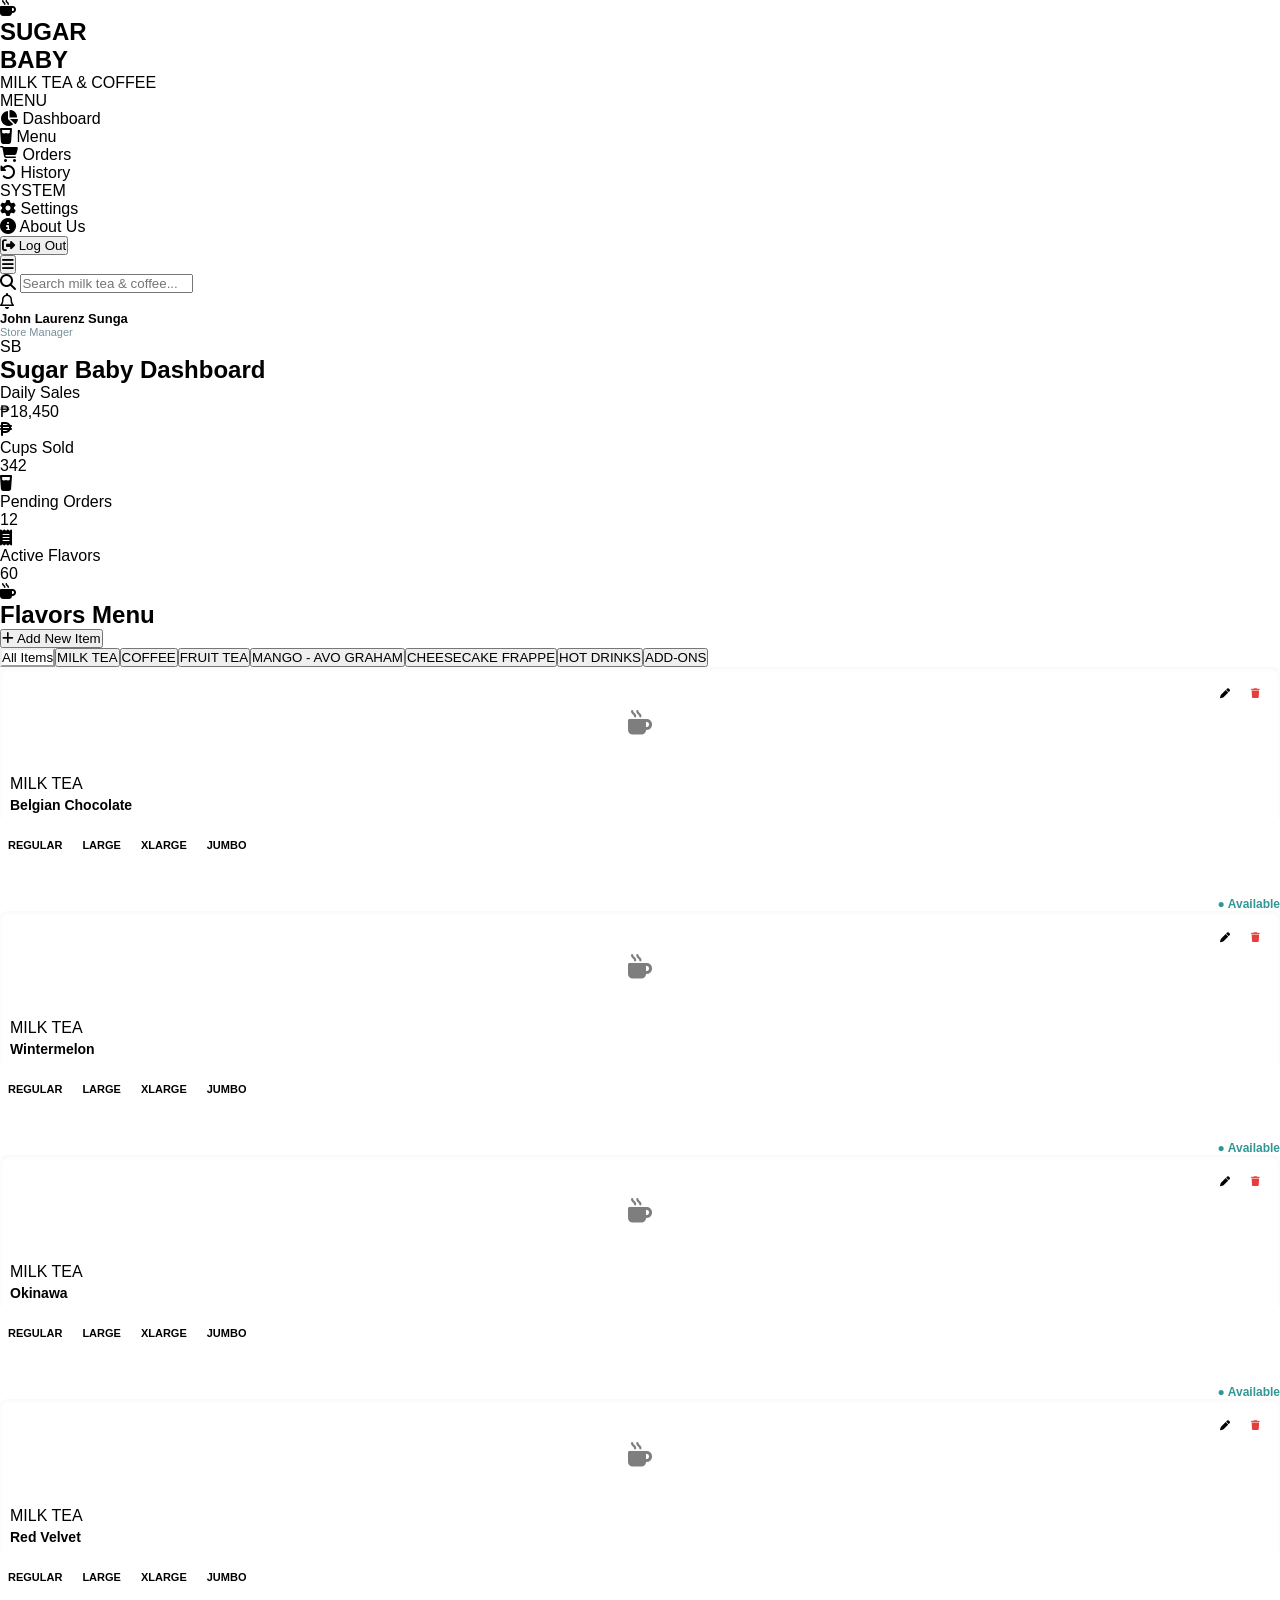
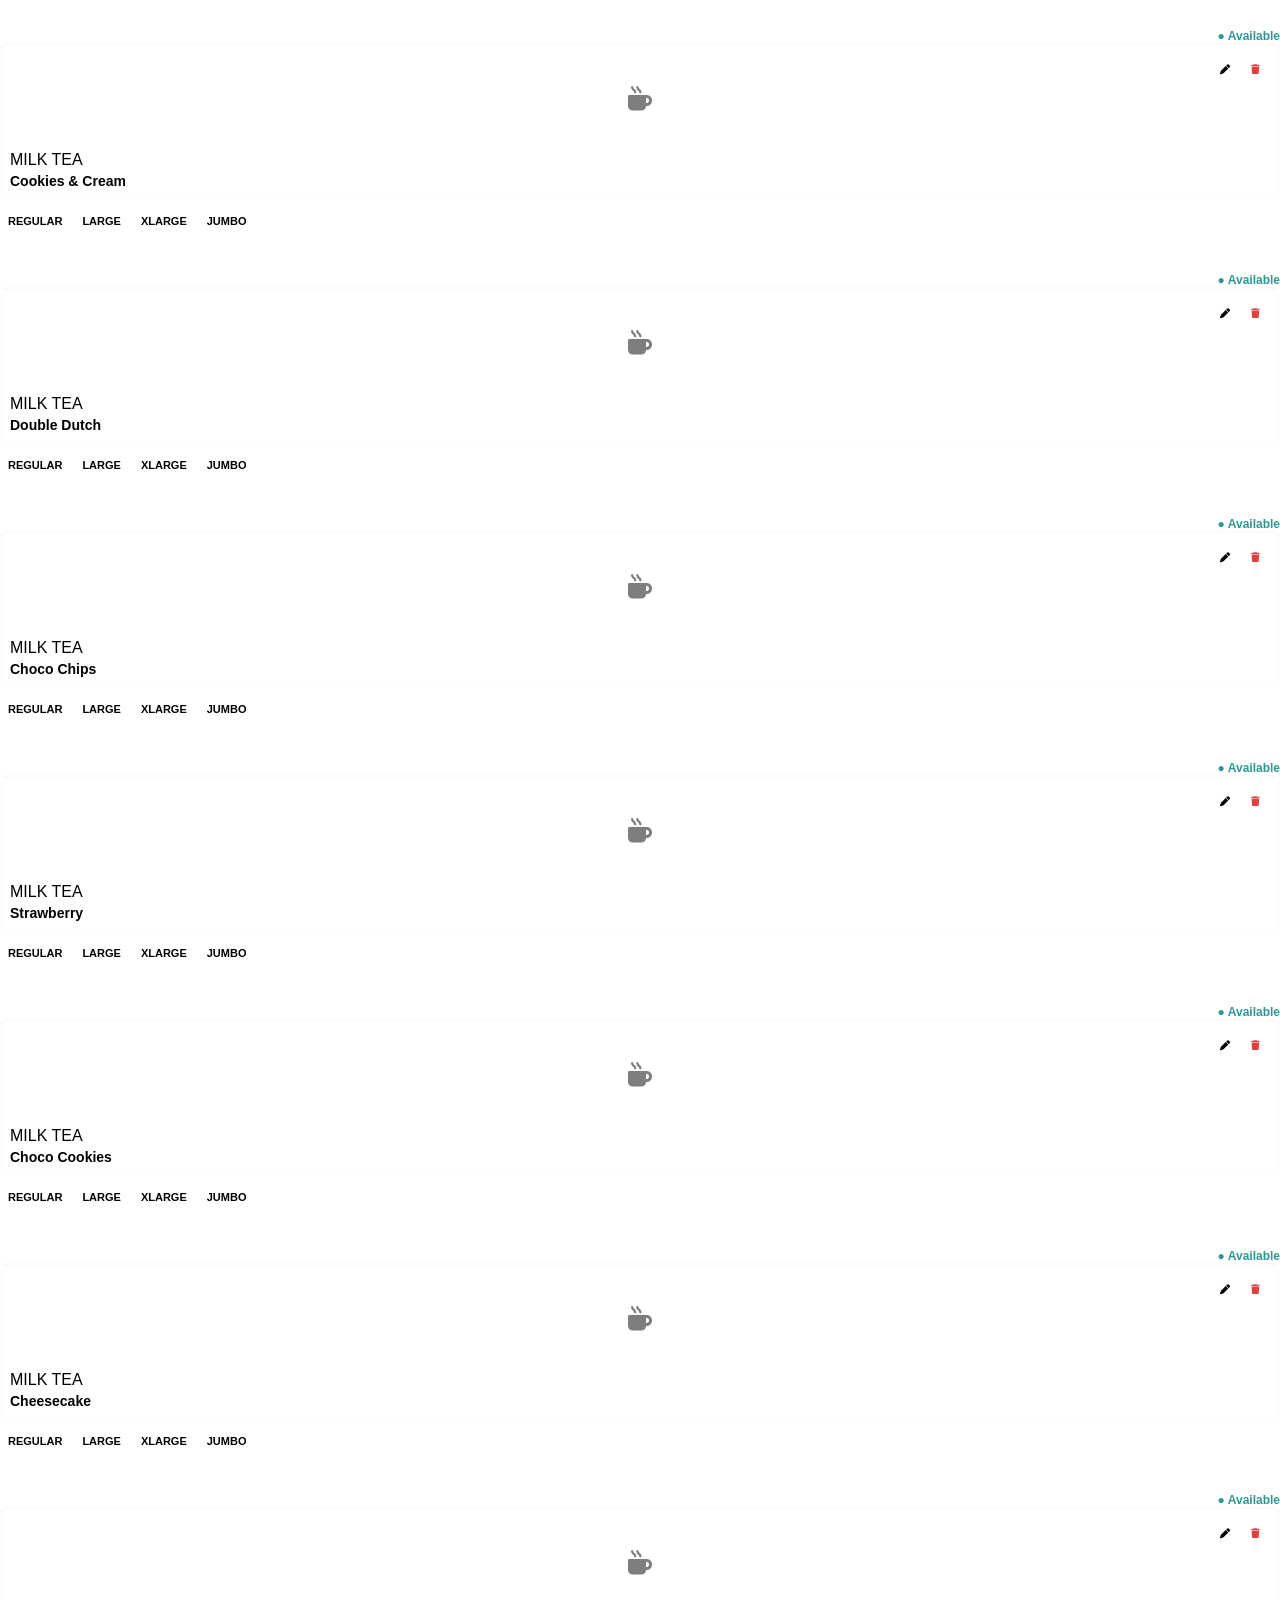
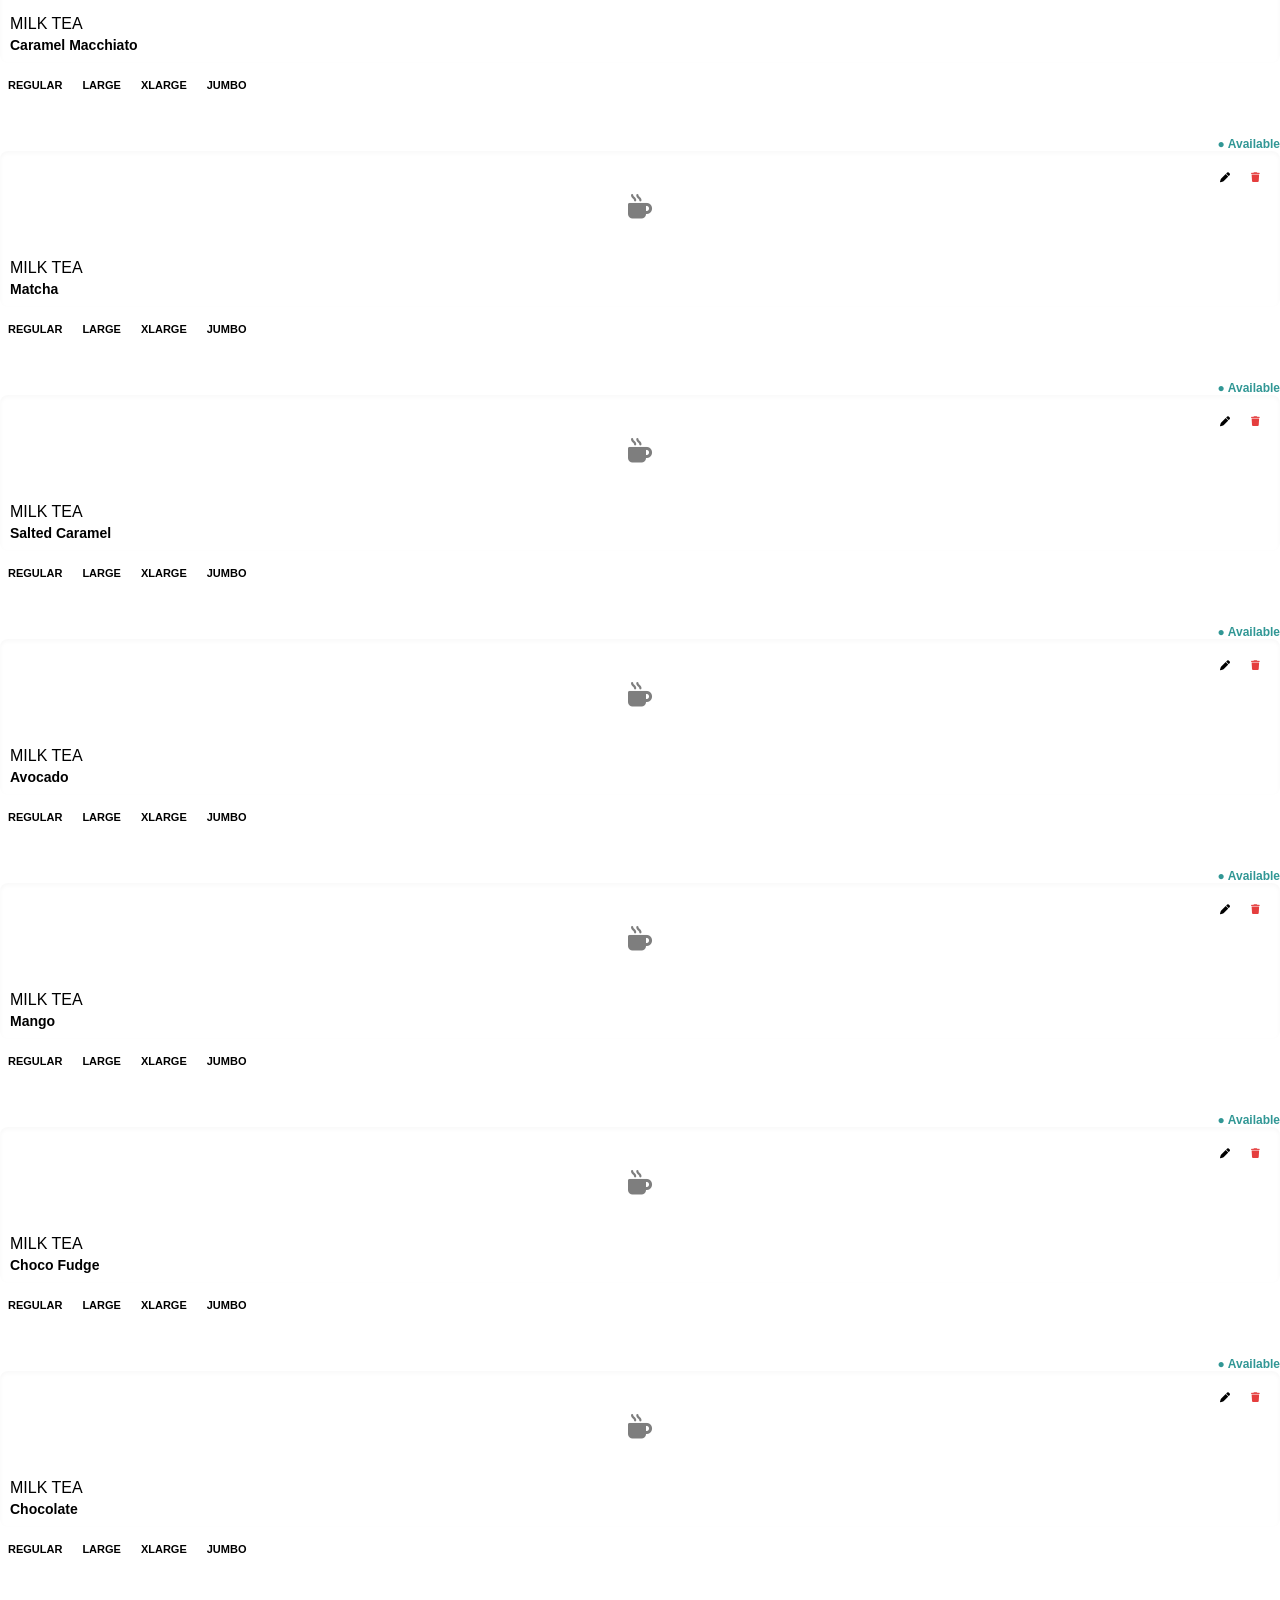
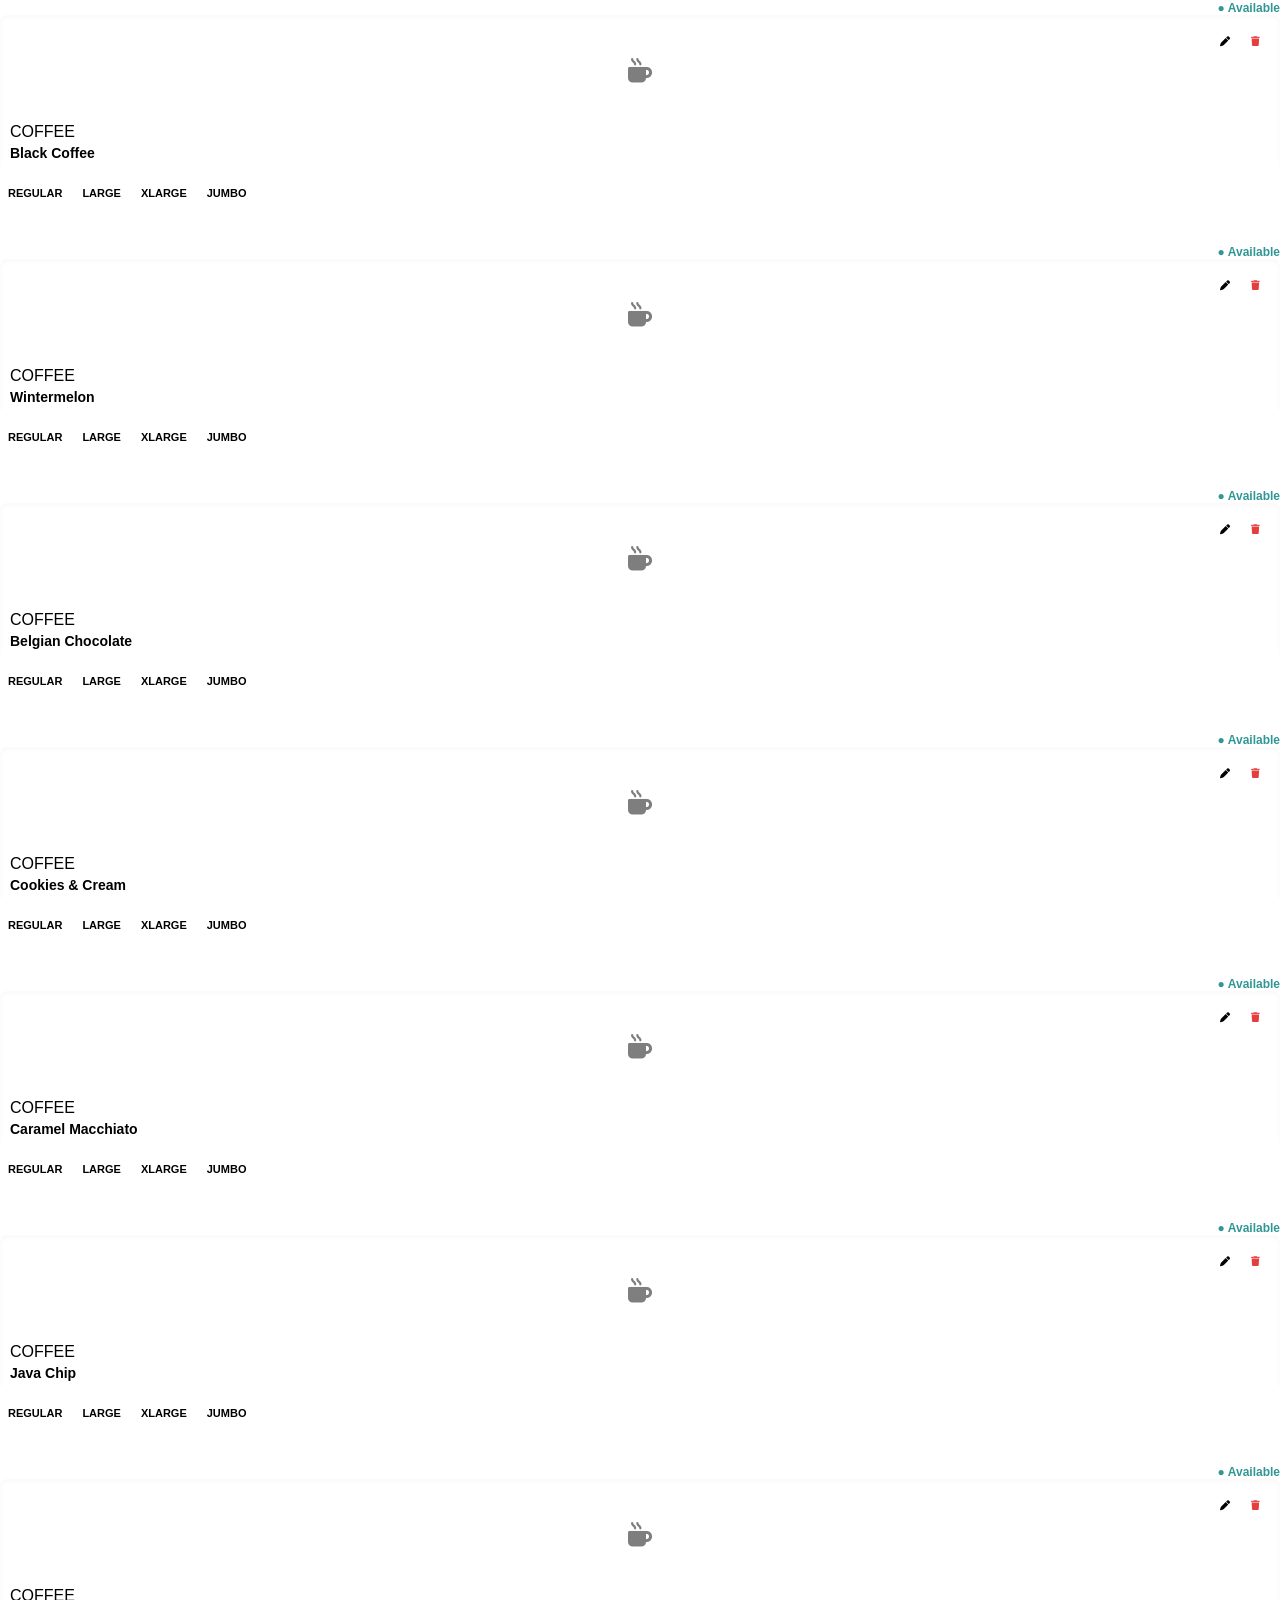
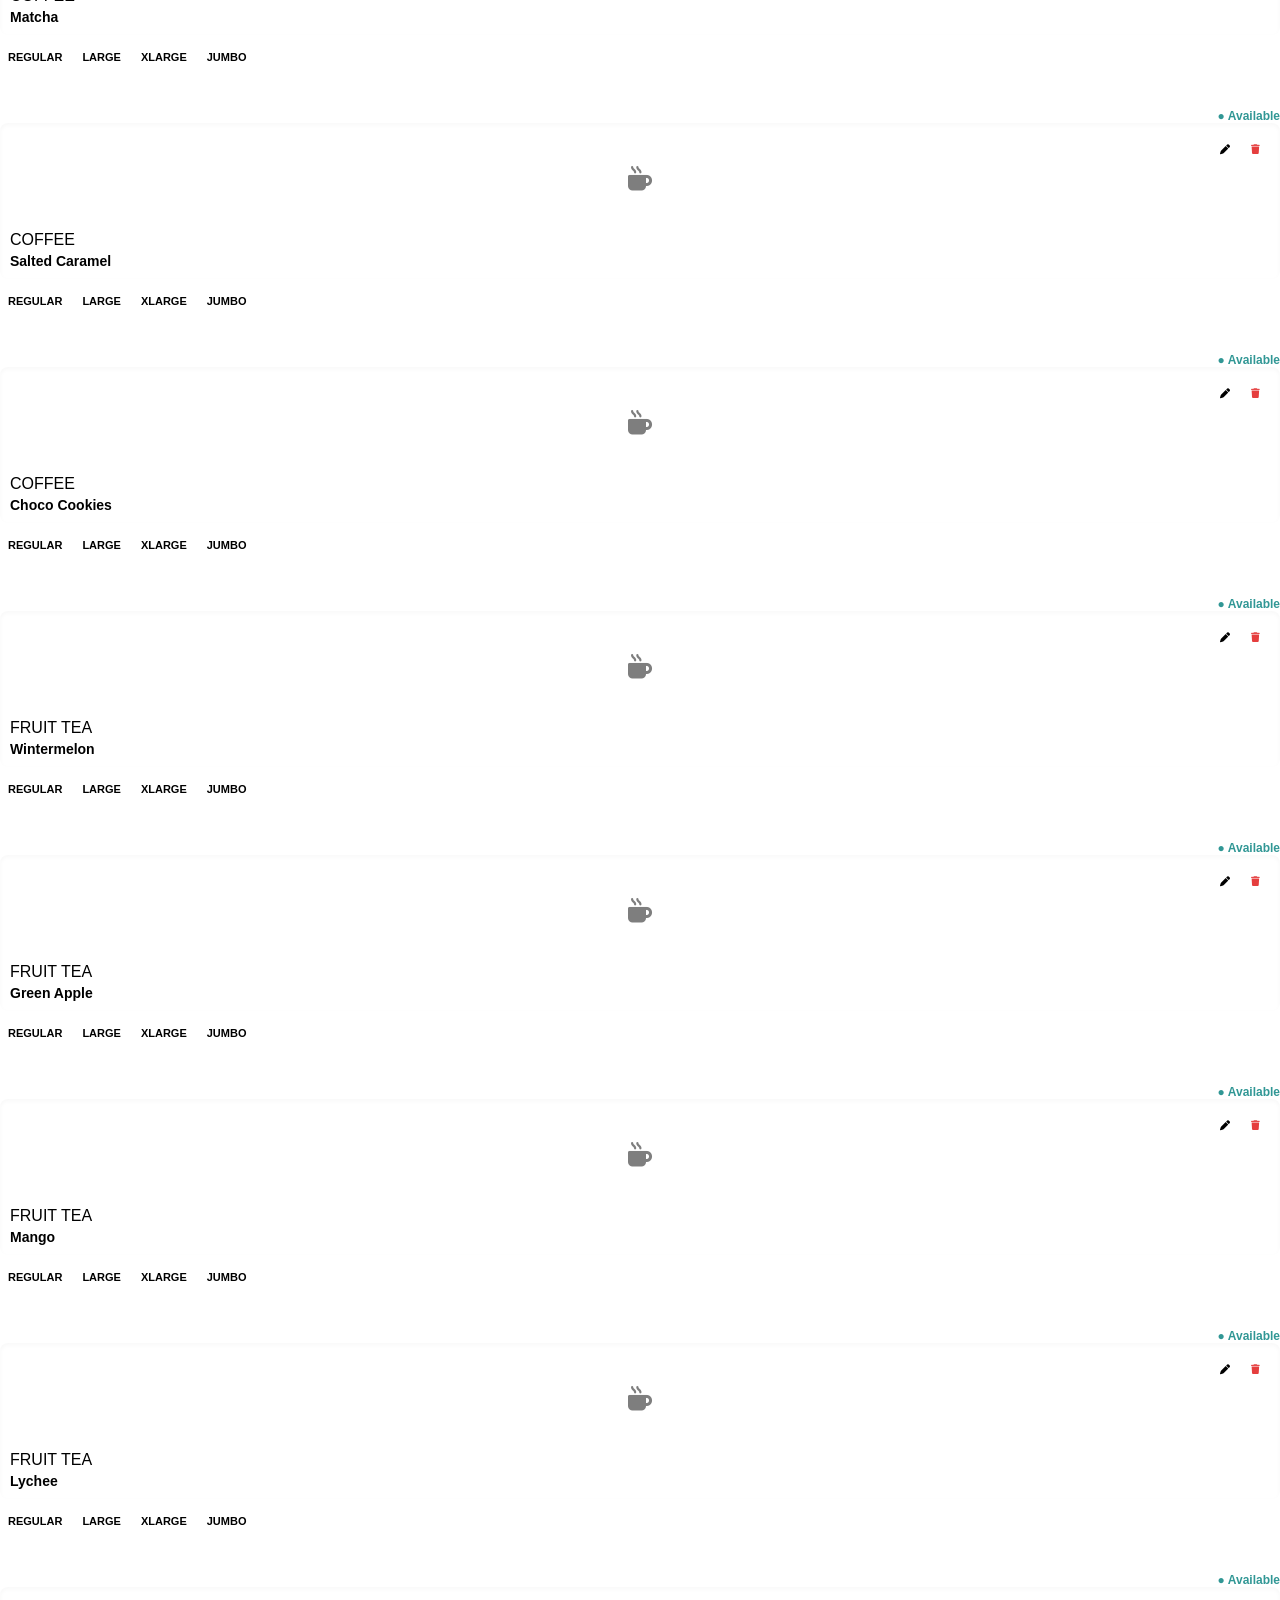
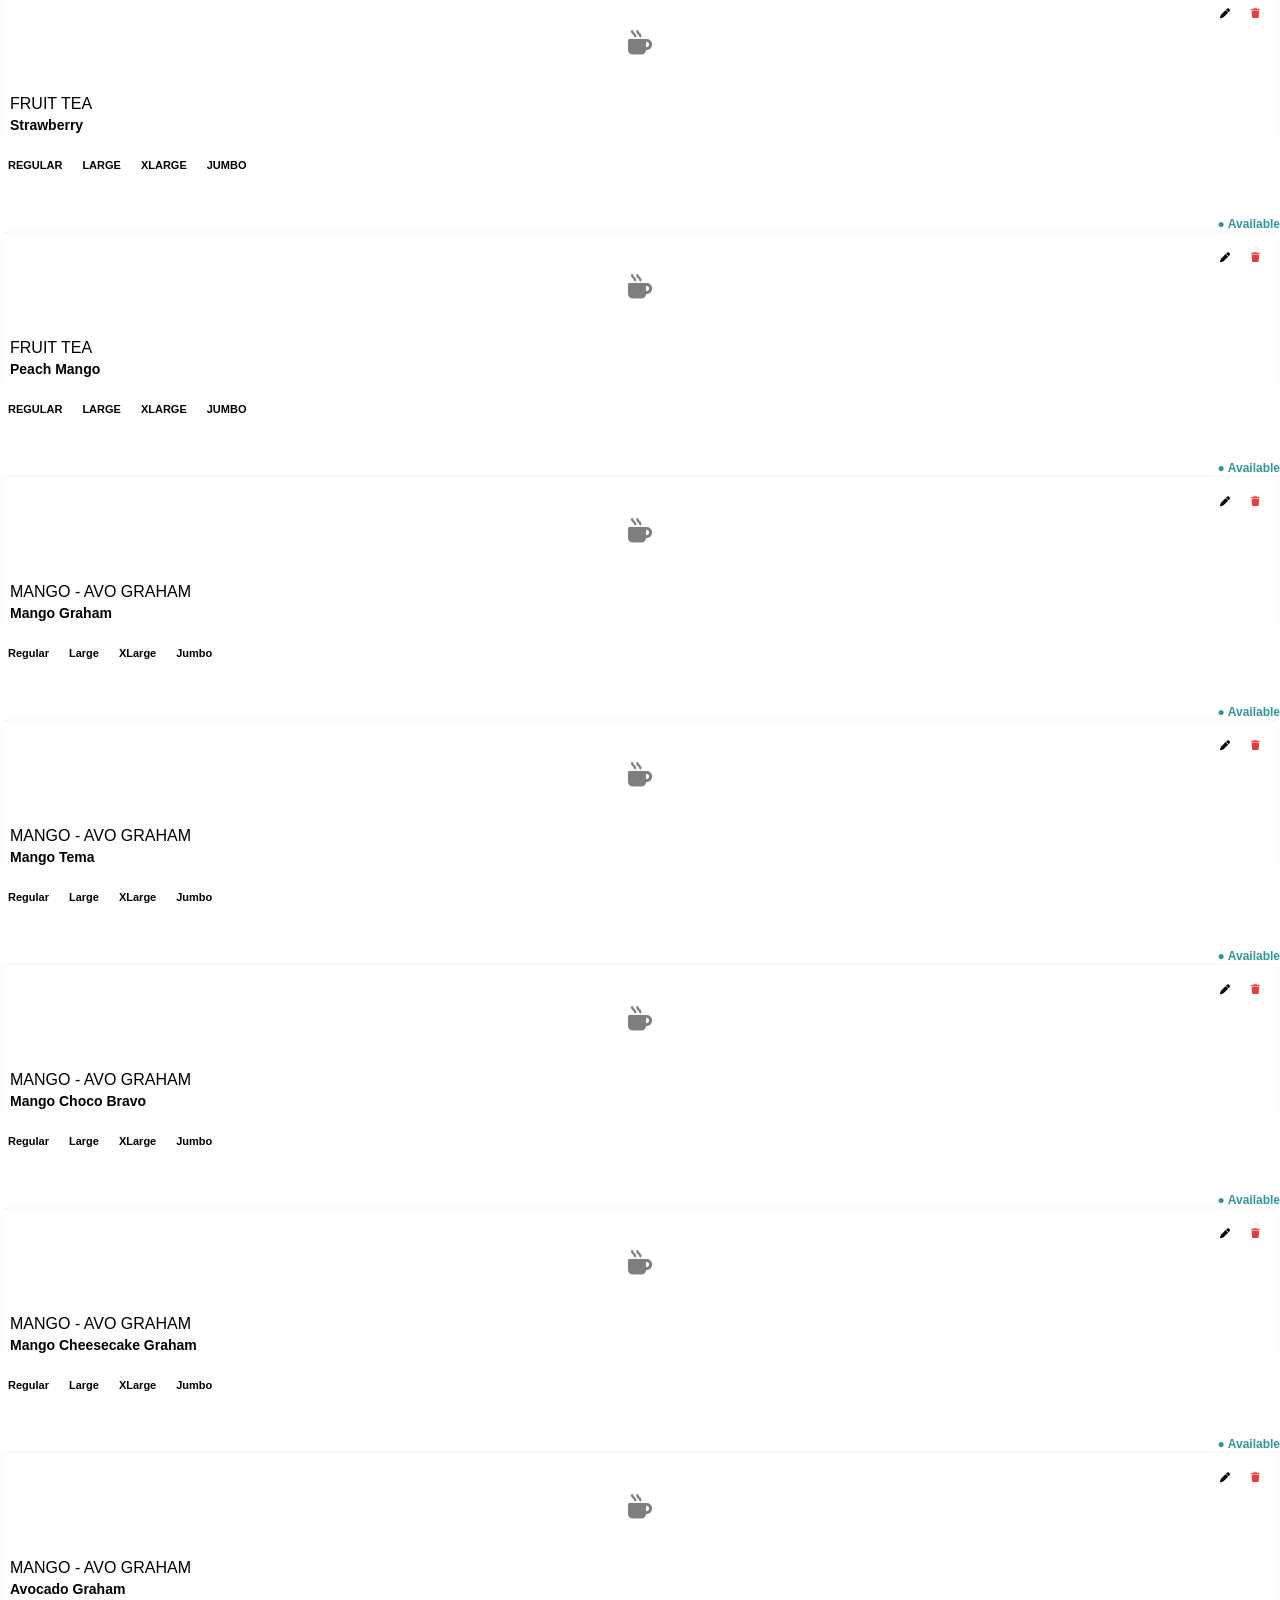
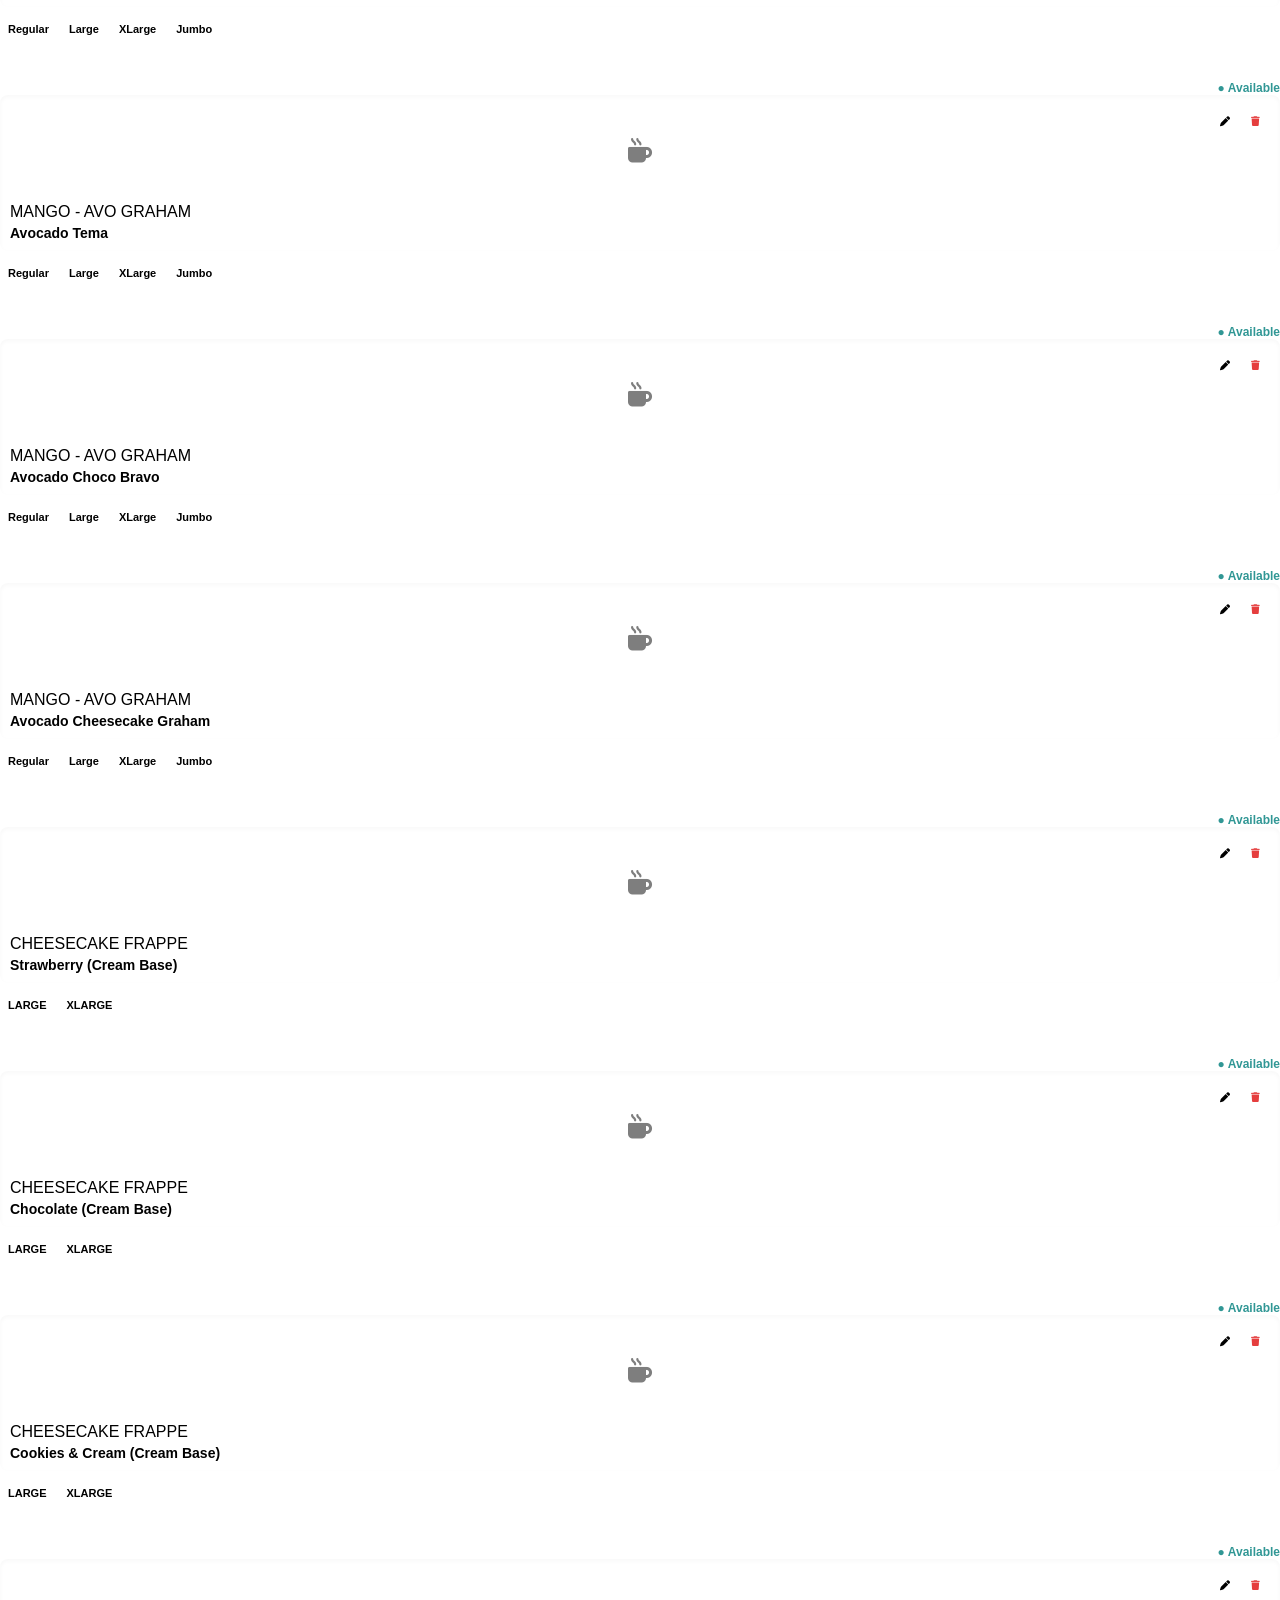
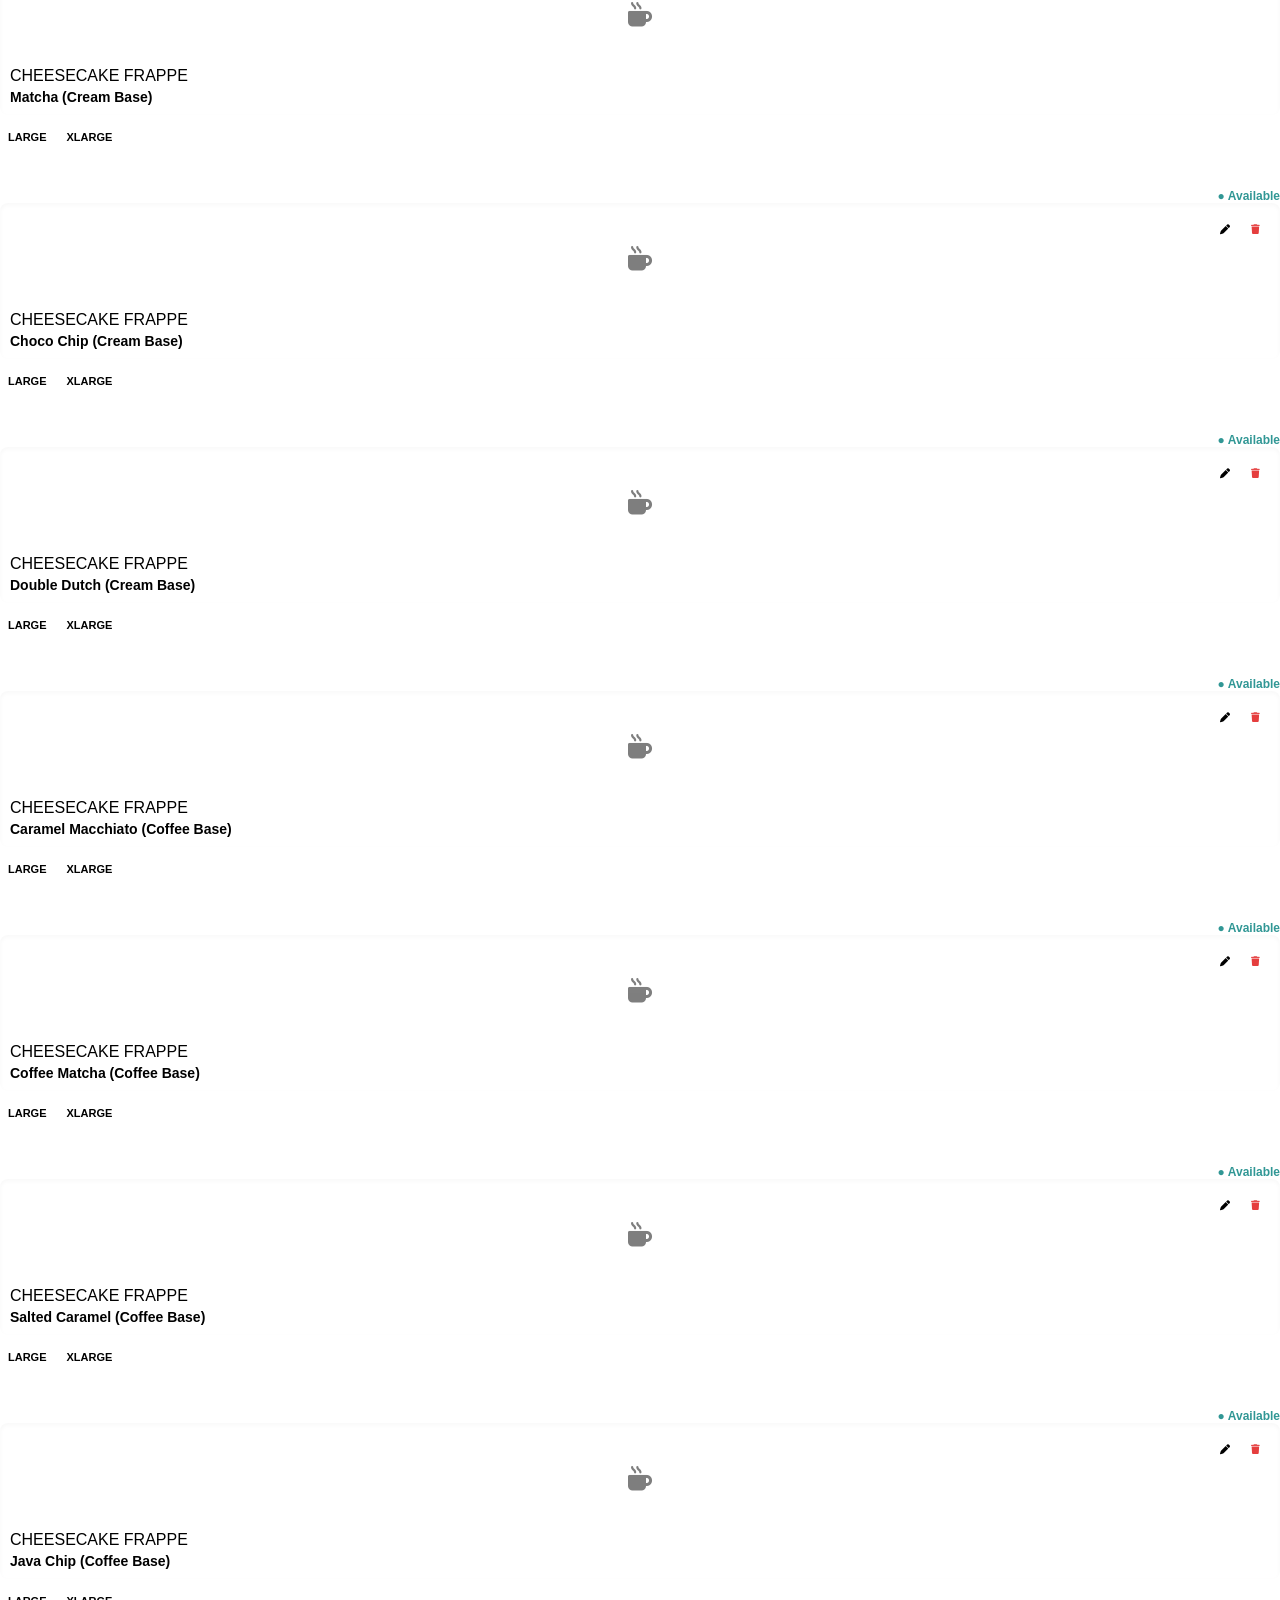
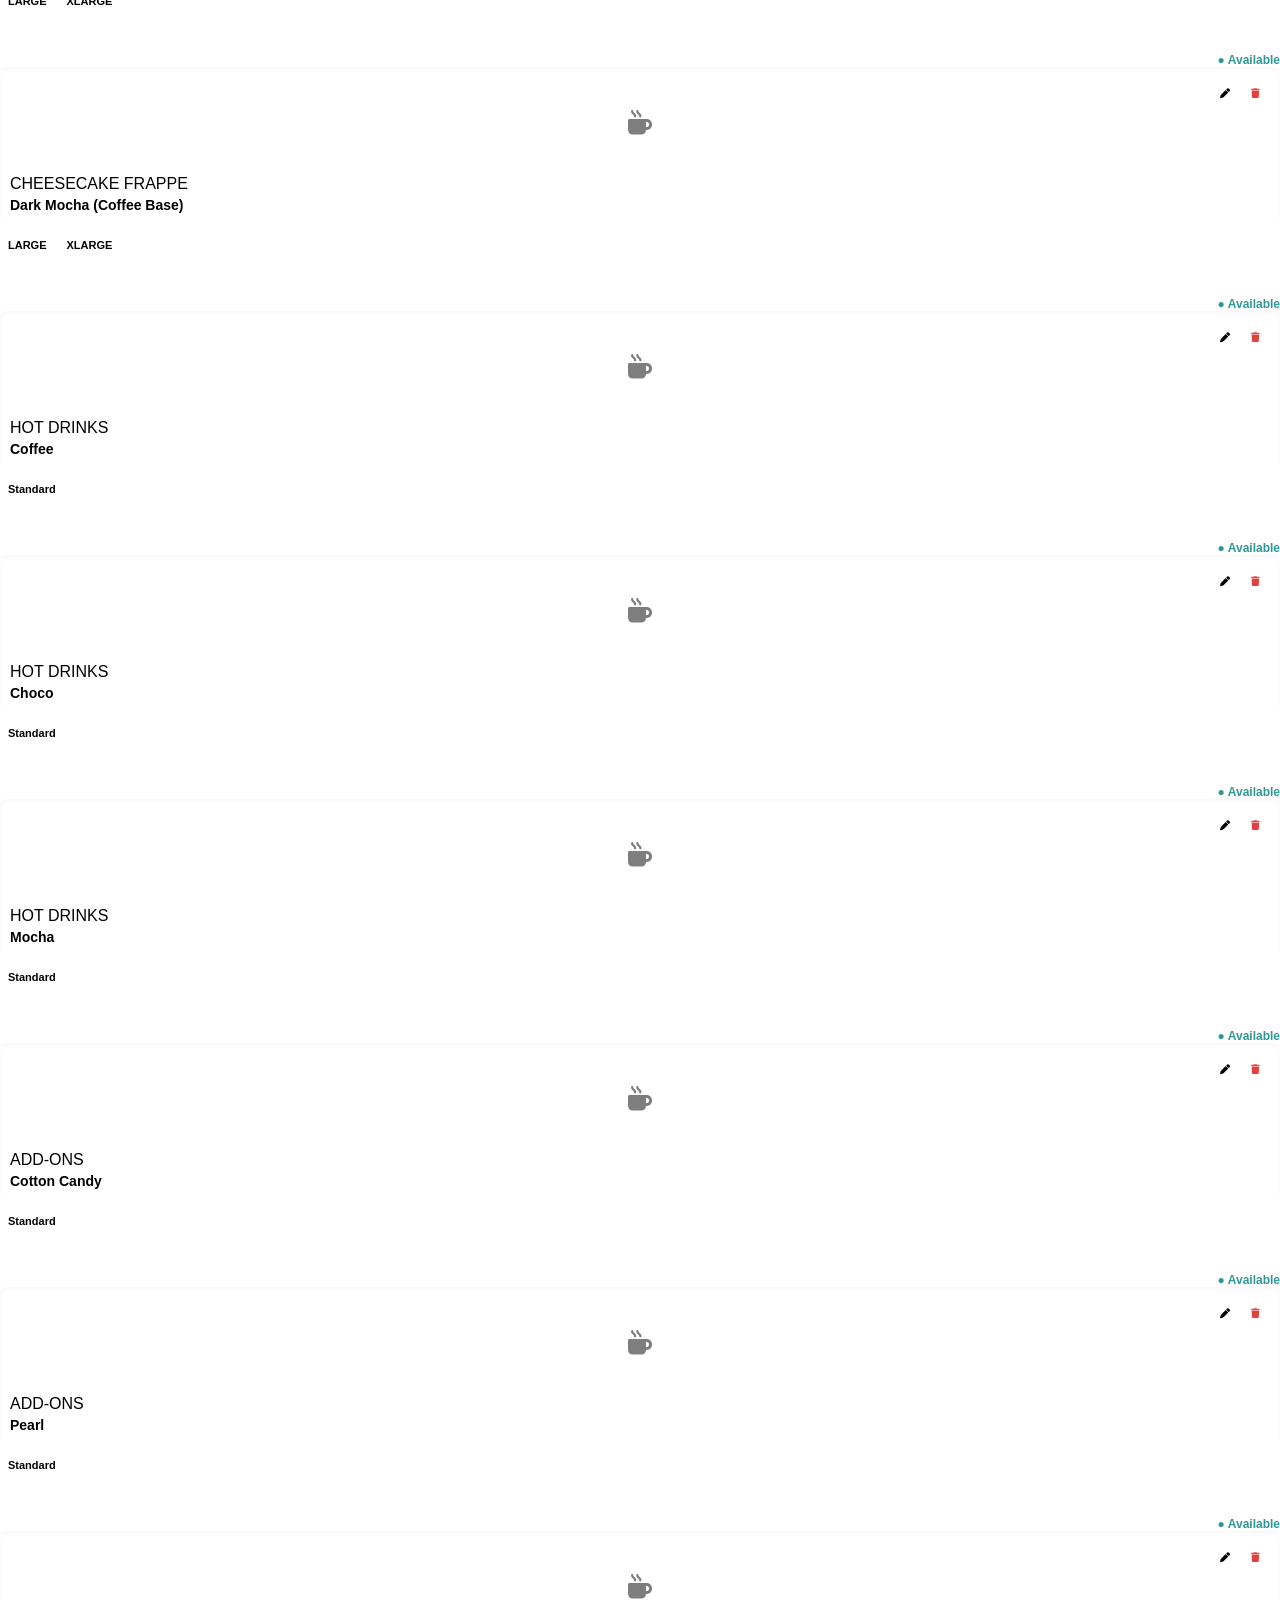
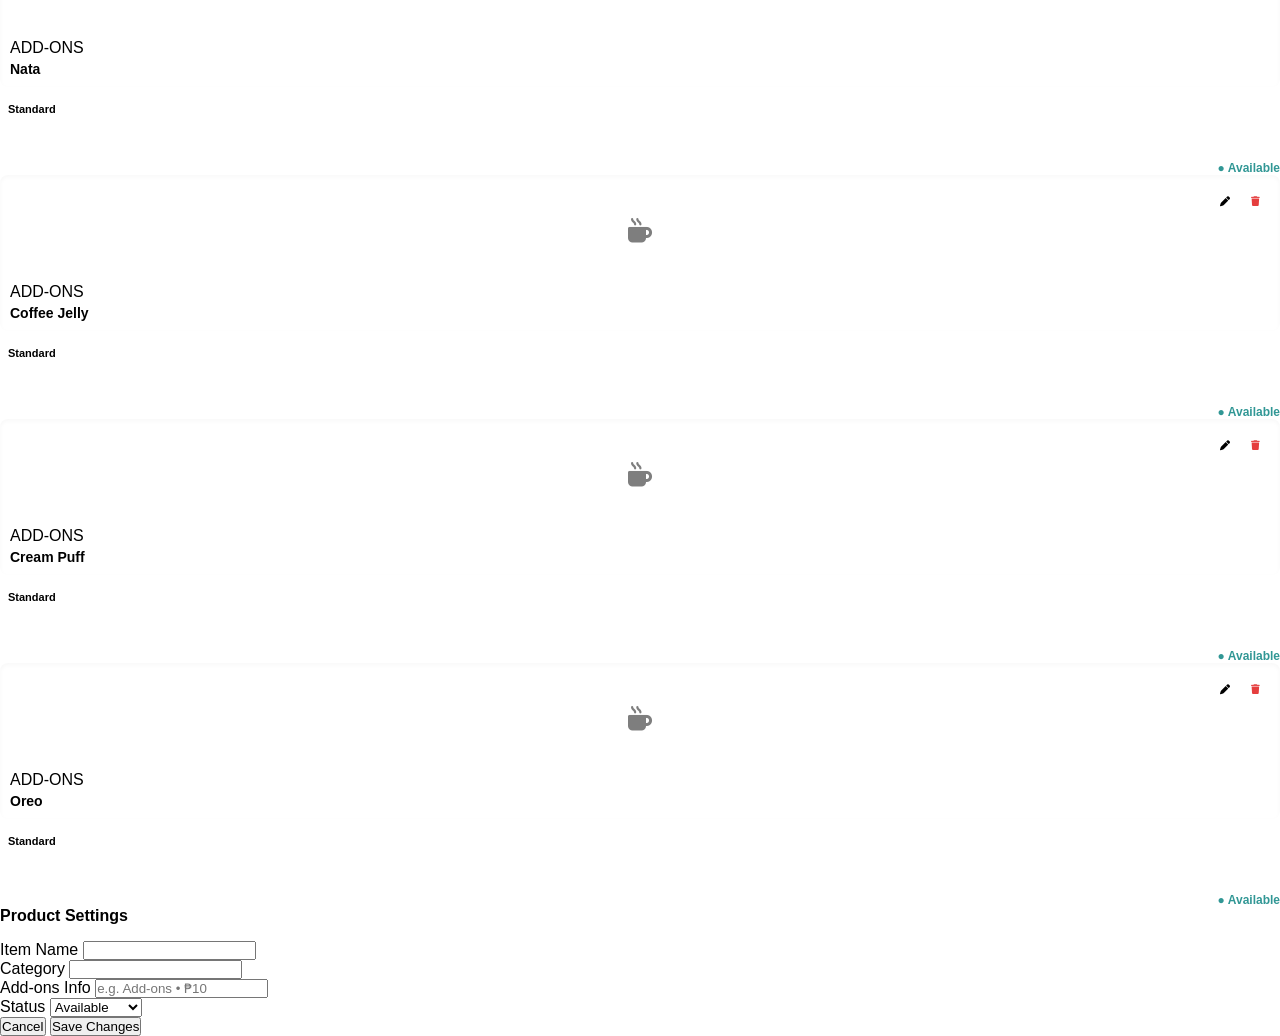
==== commit 9abb9ef8: "save changes" ====
--- a/menu_name.html
+++ b/menu_name.html
@@ -4,11 +4,11 @@
   <meta charset="UTF-8">
   <meta name="viewport" content="width=device-width, initial-scale=1.0">
   <title>Sugar Baby Shop | Milk Tea & Coffee</title>
+  
   <link rel="preconnect" href="https://fonts.googleapis.com">
   <link rel="preconnect" href="https://fonts.gstatic.com" crossorigin>
   <link href="https://fonts.googleapis.com/css2?family=Poppins:wght@400;500;600;700;800;900&display=swap" rel="stylesheet">
   <link rel="stylesheet" href="https://cdnjs.cloudflare.com/ajax/libs/font-awesome/6.4.0/css/all.min.css">
-  <link rel="stylesheet" href="menu.css">
   <link rel="stylesheet" href="style.css">
 </head>
 <body>
@@ -24,25 +24,25 @@
       <div class="nav-title">MENU</div>
       <ul class="nav-list">
         <li class="nav-item">
-          <a class="nav-link" data-tab="dashboardView" data-target="dashboardView">
+          <a class="nav-link" data-target="dashboardView">
             <i class="fa-solid fa-chart-pie"></i> Dashboard
           </a>
         </li>
         <li class="nav-item">
-          <a class="nav-link active" data-tab="menuView" data-target="menuView">
+          <a class="nav-link active" data-target="menuView">
             <i class="fa-solid fa-glass-water"></i> Menu
           </a>
         </li>
-        <li class="nav-item"><a class="nav-link" data-tab="ordersView"><i class="fa-solid fa-cart-shopping"></i> Orders</a></li>
-        <li class="nav-item"><a class="nav-link" data-tab="historyView"><i class="fa-solid fa-rotate-left"></i> History</a></li>
+        <li class="nav-item"><a class="nav-link"><i class="fa-solid fa-cart-shopping"></i> Orders</a></li>
+        <li class="nav-item"><a class="nav-link"><i class="fa-solid fa-rotate-left"></i> History</a></li>
       </ul>
     </div>
 
     <div class="nav-section">
       <div class="nav-title">SYSTEM</div>
       <ul class="nav-list">
-        <li class="nav-item"><a class="nav-link" data-tab="settingsView"><i class="fa-solid fa-gear"></i> Settings</a></li>
-        <li class="nav-item"><a class="nav-link" data-tab="aboutView"><i class="fa-solid fa-circle-info"></i> About Us</a></li>
+        <li class="nav-item"><a class="nav-link"><i class="fa-solid fa-gear"></i> Settings</a></li>
+        <li class="nav-item"><a class="nav-link"><i class="fa-solid fa-circle-info"></i> About Us</a></li>
       </ul>
     </div>
 
@@ -57,18 +57,10 @@
         <input type="text" id="searchInput" placeholder="Search milk tea & coffee...">
       </div>
       <div class="user-profile">
-        <div class="notification-wrapper">
-          <div class="notification-btn" id="notifBtn"><i class="fa-regular fa-bell"></i></div>
-          <div class="notification-dropdown hidden" id="notifDropdown">No notifications to show</div>
-        </div>
-        <div class="user-info" id="userTrigger" style="cursor:pointer;">
-          <div style="font-weight:700; font-size:13px;" id="popupUserName">John Laurenz Sunga</div>
+        <div class="notification-btn"><i class="fa-regular fa-bell"></i></div>
+        <div class="user-info">
+          <div style="font-weight:700; font-size:13px;">John Laurenz Sunga</div>
           <div style="font-size:11px; color:#78909C;">Store Manager</div>
-        </div>
-        <div class="user-popup-box hidden" id="userPopup">
-          <ul class="popup-menu" style="list-style:none;">
-            <li class="popup-menu-item"><label><input type="checkbox" class="darkModeToggle"> Dark Mode</label></li>
-          </ul>
         </div>
         <div class="avatar-circle">SB</div>
       </div>
@@ -77,7 +69,7 @@
     <div class="dashboard-container">
 
       <!-- VIEW 1: DASHBOARD -->
-      <section id="dashboardView" class="view-section tab-content">
+      <section id="dashboardView" class="view-section">
         <h2 class="page-title">Sugar Baby Dashboard</h2>
         <div class="cards">
           <div class="card">
@@ -112,17 +104,10 @@
       </section>
 
       <!-- VIEW 2: MENU -->
-      <section id="menuView" class="view-section tab-content active">
+      <section id="menuView" class="view-section active">
         <div class="header-action-row">
           <h2 class="page-title" style="margin-bottom:0;">Flavors Menu</h2>
-          <div style="display:flex; gap:10px; align-items:center;">
-            <select id="sortSelect" class="sort-select" style="padding:6px; border-radius:6px;">
-              <option value="default">Sort By</option>
-              <option value="name-az">Name A-Z</option>
-              <option value="name-za">Name Z-A</option>
-            </select>
-            <button class="btn-primary" id="addNewItemBtn"><i class="fa-solid fa-plus"></i> Add New Item</button>
-          </div>
+          <button class="btn-primary" id="addNewItemBtn"><i class="fa-solid fa-plus"></i> Add New Item</button>
         </div>
         
         <div class="category-tabs" id="categoryTabs"></div>
@@ -133,7 +118,7 @@
   </main>
 
   <!-- MODAL FOR ADD/EDIT -->
-  <div class="modal-overlay hidden" id="editModalOverlay">
+  <div class="modal-overlay" id="editModalOverlay">
     <div class="modal-content">
       <h3 id="modalTitle" style="margin-bottom:16px; font-size:16px;">Product Settings</h3>
       <form id="editForm">
@@ -145,6 +130,10 @@
         <div class="form-group">
           <label>Category</label>
           <input type="text" id="editItemCategory" required>
+        </div>
+        <div class="form-group">
+          <label>Add-ons Info</label>
+          <input type="text" id="editItemAddons" placeholder="e.g. Add-ons • ₱10">
         </div>
         <div class="form-group">
           <label>Status</label>
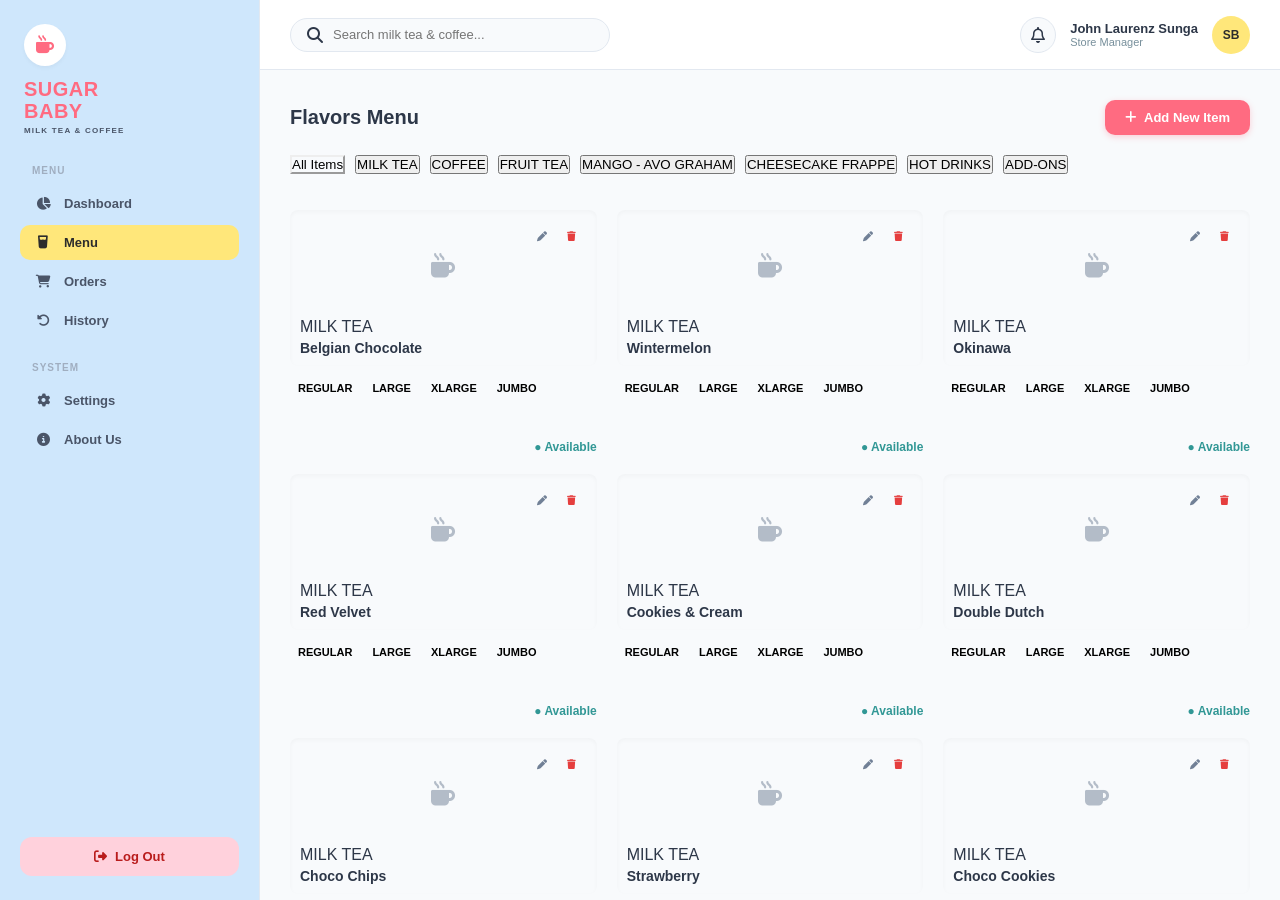
==== commit 98149d9f: "save  changes" ====
--- a/menu_name.html
+++ b/menu_name.html
@@ -9,7 +9,7 @@
   <link rel="preconnect" href="https://fonts.gstatic.com" crossorigin>
   <link href="https://fonts.googleapis.com/css2?family=Poppins:wght@400;500;600;700;800;900&display=swap" rel="stylesheet">
   <link rel="stylesheet" href="https://cdnjs.cloudflare.com/ajax/libs/font-awesome/6.4.0/css/all.min.css">
-  <link rel="stylesheet" href="style.css">
+  <link rel="stylesheet" href="menu.css">
 </head>
 <body>
 
--- a/menu.css
+++ b/menu.css
@@ -0,0 +1,463 @@
+:root {
+    --sidebar-bg: #cfe7fc;
+    --active-nav-bg: #ffe77a;
+    --active-nav-text: #2c2c2c;
+    --nav-text: #4a5568;
+    --card-bg: #ffffff;
+    --page-bg: #f8fafc;
+    --border-color: #e2e8f0;
+    --logout-bg: #ffd1dc;
+    --logout-text: #b91c1c;
+    --primary-color: #ff6b81;
+    --text-main: #2d3748;
+    --text-muted: #718096;
+    --success-color: #319795;
+    --danger-color: #e53e3e;
+}
+
+* {
+    box-sizing: border-box;
+    margin: 0;
+    padding: 0;
+}
+
+body {
+    font-family: 'Poppins', sans-serif;
+    background-color: var(--page-bg);
+    color: var(--text-main);
+    display: flex;
+    height: 100vh;
+    overflow: hidden;
+}
+
+aside {
+    width: 260px;
+    background-color: var(--sidebar-bg);
+    display: flex;
+    flex-direction: column;
+    padding: 24px 20px;
+    border-right: 1px solid var(--border-color);
+    flex-shrink: 0;
+    height: 100vh;
+    z-index: 100;
+}
+
+.brand-section {
+    display: flex;
+    flex-direction: column;
+    align-items: flex-start;
+    margin-bottom: 30px;
+    padding-left: 4px;
+}
+
+.logo-circle {
+    width: 42px;
+    height: 42px;
+    background: #ffffff;
+    border-radius: 50%;
+    display: flex;
+    align-items: center;
+    justify-content: center;
+    color: var(--primary-color);
+    font-size: 18px;
+    margin-bottom: 12px;
+    box-shadow: 0 2px 4px rgba(0,0,0,0.04);
+}
+
+.brand-title {
+    font-size: 20px;
+    font-weight: 900;
+    color: var(--primary-color);
+    line-height: 1.1;
+    letter-spacing: 0.5px;
+}
+
+.brand-subtitle {
+    font-size: 8px;
+    font-weight: 700;
+    color: var(--nav-text);
+    letter-spacing: 1.2px;
+    margin-top: 4px;
+}
+
+.nav-section {
+    margin-bottom: 24px;
+}
+
+.nav-title {
+    font-size: 10px;
+    font-weight: 700;
+    color: #a0aec0;
+    letter-spacing: 1px;
+    margin-bottom: 10px;
+    padding-left: 12px;
+}
+
+.nav-list {
+    list-style: none;
+    display: flex;
+    flex-direction: column;
+    gap: 4px;
+}
+
+.nav-link {
+    display: flex;
+    align-items: center;
+    gap: 12px;
+    padding: 10px 14px;
+    border-radius: 10px;
+    color: var(--nav-text);
+    text-decoration: none;
+    font-weight: 600;
+    font-size: 13px;
+    cursor: pointer;
+    transition: background 0.2s;
+}
+
+.nav-link:hover {
+    background: rgba(255,255,255,0.5);
+}
+
+.nav-link.active {
+    background-color: var(--active-nav-bg);
+    color: var(--active-nav-text);
+    font-weight: 700;
+}
+
+.nav-link i {
+    width: 18px;
+    text-align: center;
+}
+
+.logout-btn {
+    margin-top: auto;
+    background-color: var(--logout-bg);
+    color: var(--logout-text);
+    border: none;
+    padding: 12px;
+    border-radius: 12px;
+    font-family: 'Poppins', sans-serif;
+    font-weight: 700;
+    font-size: 13px;
+    cursor: pointer;
+    display: flex;
+    align-items: center;
+    justify-content: center;
+    gap: 8px;
+}
+
+main {
+    flex: 1;
+    display: flex;
+    flex-direction: column;
+    height: 100vh;
+    overflow: hidden;
+}
+
+header {
+    height: 70px;
+    background-color: var(--card-bg);
+    border-bottom: 1px solid var(--border-color);
+    display: flex;
+    align-items: center;
+    justify-content: space-between;
+    padding: 0 30px;
+    flex-shrink: 0;
+}
+
+.menu-toggle {
+    display: none;
+    background: none;
+    border: none;
+    font-size: 18px;
+    cursor: pointer;
+    color: var(--text-main);
+}
+
+.search-bar {
+    display: flex;
+    align-items: center;
+    background: var(--page-bg);
+    border: 1px solid var(--border-color);
+    border-radius: 24px;
+    padding: 8px 16px;
+    width: 320px;
+    gap: 10px;
+}
+
+.search-bar input {
+    border: none;
+    background: transparent;
+    outline: none;
+    font-family: 'Poppins', sans-serif;
+    font-size: 13px;
+    width: 100%;
+    color: var(--text-main);
+}
+
+.user-profile {
+    display: flex;
+    align-items: center;
+    gap: 14px;
+}
+
+.notification-btn {
+    width: 36px;
+    height: 36px;
+    border-radius: 50%;
+    background: var(--page-bg);
+    border: 1px solid var(--border-color);
+    display: flex;
+    align-items: center;
+    justify-content: center;
+    cursor: pointer;
+    color: var(--text-main);
+}
+
+.avatar-circle {
+    width: 38px;
+    height: 38px;
+    background-color: var(--active-nav-bg);
+    border-radius: 50%;
+    display: flex;
+    align-items: center;
+    justify-content: center;
+    font-weight: 700;
+    font-size: 12px;
+    color: var(--active-nav-text);
+}
+
+.dashboard-container {
+    flex: 1;
+    padding: 30px;
+    overflow-y: auto;
+}
+
+.view-section {
+    display: none;
+}
+
+.view-section.active {
+    display: block;
+}
+
+.page-title {
+    font-size: 20px;
+    font-weight: 700;
+    margin-bottom: 24px;
+    color: var(--text-main);
+}
+
+.cards {
+    display: grid;
+    grid-template-columns: repeat(auto-fit, minmax(220px, 1fr));
+    gap: 20px;
+}
+
+.card {
+    background-color: var(--card-bg);
+    padding: 22px;
+    border-radius: 14px;
+    border: 1px solid var(--border-color);
+    display: flex;
+    justify-content: space-between;
+    align-items: flex-start;
+    box-shadow: 0 2px 6px rgba(0,0,0,0.02);
+}
+
+.card-label {
+    font-size: 12px;
+    font-weight: 600;
+    color: var(--text-muted);
+    margin-bottom: 8px;
+}
+
+.card-value {
+    font-size: 24px;
+    font-weight: 700;
+    color: var(--text-main);
+}
+
+.card-icon {
+    width: 36px;
+    height: 36px;
+    background-color: var(--active-nav-bg);
+    border-radius: 10px;
+    display: flex;
+    align-items: center;
+    justify-content: center;
+    color: var(--active-nav-text);
+    font-size: 14px;
+}
+
+.header-action-row {
+    display: flex;
+    justify-content: space-between;
+    align-items: center;
+    margin-bottom: 20px;
+}
+
+.btn-primary {
+    background-color: var(--primary-color);
+    color: #ffffff;
+    border: none;
+    padding: 10px 20px;
+    border-radius: 10px;
+    font-family: 'Poppins', sans-serif;
+    font-weight: 600;
+    font-size: 13px;
+    cursor: pointer;
+    display: flex;
+    align-items: center;
+    gap: 8px;
+    box-shadow: 0 2px 6px rgba(255,107,129,0.3);
+}
+
+.category-tabs {
+    display: flex;
+    flex-wrap: nowrap;
+    gap: 10px;
+    margin-bottom: 30px;
+    overflow-x: auto;
+    width: 100%;
+    padding-bottom: 6px;
+    scrollbar-width: thin;
+}
+
+.filter-btn {
+    background-color: var(--card-bg);
+    color: var(--nav-text);
+    border: 1px solid var(--border-color);
+    padding: 10px 22px;
+    border-radius: 24px;
+    cursor: pointer;
+    font-family: 'Poppins', sans-serif;
+    font-weight: 600;
+    font-size: 13px;
+    transition: all 0.2s ease;
+    flex: 0 0 auto;
+    white-space: nowrap;
+}
+
+.filter-btn.active {
+    background-color: var(--text-main);
+    color: #ffffff;
+    border-color: var(--text-main);
+}
+
+.products-grid {
+    display: grid;
+    grid-template-columns: repeat(auto-fill, minmax(240px, 1fr));
+    gap: 20px;
+}
+
+.product-item {
+    background-color: var(--card-bg);
+    padding: 22px;
+    border-radius: 14px;
+    border: 1px solid var(--border-color);
+    box-shadow: 0 2px 6px rgba(0,0,0,0.02);
+    position: relative;
+}
+
+.product-item h3 {
+    margin: 0 0 4px 0;
+    font-size: 15px;
+    font-weight: 700;
+    color: var(--text-main);
+    padding-right: 50px;
+}
+
+.addons-text {
+    font-size: 11px;
+    color: var(--text-muted);
+    margin-bottom: 16px;
+    font-weight: 500;
+}
+
+.status {
+    font-size: 12px;
+    font-weight: 600;
+    color: var(--success-color);
+}
+
+.status-unavailable {
+    font-size: 12px;
+    font-weight: 600;
+    color: var(--danger-color);
+}
+
+/* MODAL POPUP */
+.modal-overlay {
+    position: fixed;
+    top: 0;
+    left: 0;
+    width: 100vw;
+    height: 100vh;
+    background: rgba(0, 0, 0, 0.4);
+    display: flex;
+    align-items: center;
+    justify-content: center;
+    opacity: 0;
+    pointer-events: none;
+    transition: opacity 0.2s ease;
+    z-index: 9999;
+}
+
+.modal-overlay.active {
+    opacity: 1;
+    pointer-events: auto;
+}
+
+.modal-content {
+    background: var(--card-bg);
+    padding: 24px 30px;
+    border-radius: 16px;
+    width: 100%;
+    max-width: 400px;
+    box-shadow: 0 10px 25px rgba(0,0,0,0.15);
+}
+
+.form-group {
+    margin-bottom: 14px;
+}
+
+.form-group label {
+    display: block;
+    font-size: 11px;
+    font-weight: 600;
+    color: var(--text-muted);
+    margin-bottom: 4px;
+}
+
+.form-group input,
+.form-group select {
+    width: 100%;
+    padding: 9px 12px;
+    border: 1px solid var(--border-color);
+    border-radius: 8px;
+    font-family: 'Poppins', sans-serif;
+    font-size: 13px;
+    outline: none;
+    background: var(--page-bg);
+    color: var(--text-main);
+}
+
+.modal-actions {
+    display: flex;
+    justify-content: flex-end;
+    gap: 10px;
+    margin-top: 18px;
+}
+
+.btn-secondary {
+    background-color: var(--border-color);
+    color: var(--text-main);
+    border: none;
+    padding: 9px 16px;
+    border-radius: 8px;
+    font-family: 'Poppins', sans-serif;
+    font-weight: 600;
+    font-size: 13px;
+    cursor: pointer;
+}
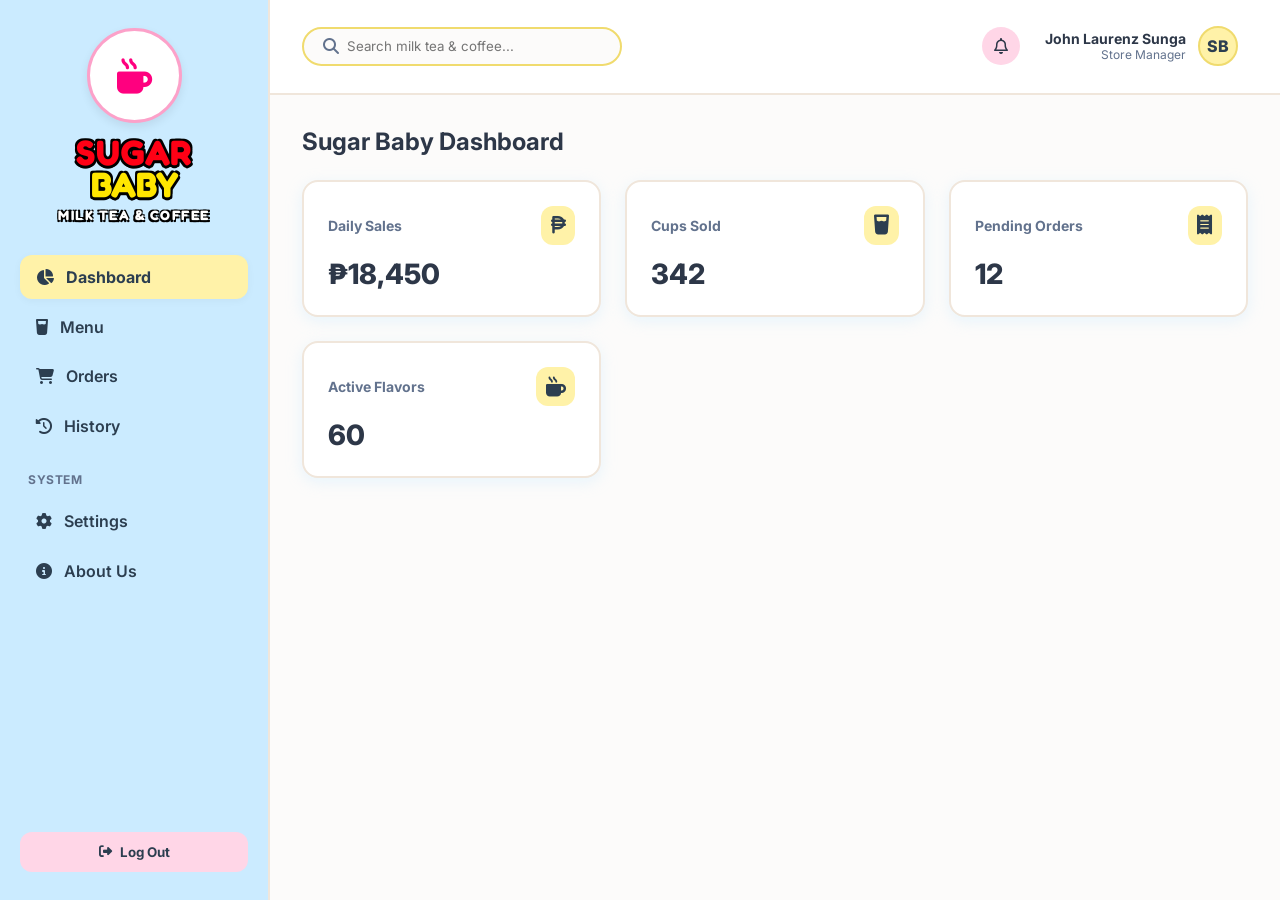
==== commit 7f5ac992: "save changes" ====
--- a/menu_name.html
+++ b/menu_name.html
@@ -4,152 +4,898 @@
   <meta charset="UTF-8">
   <meta name="viewport" content="width=device-width, initial-scale=1.0">
   <title>Sugar Baby Shop | Milk Tea & Coffee</title>
+  <!-- Google Fonts & Font Awesome Icons -->
+  <link href="https://fonts.googleapis.com/css2?family=Fredoka:wght@600;700;800&family=Inter:wght@400;500;600;700&display=swap" rel="stylesheet">
+  <link rel="stylesheet" href="https://cdnjs.cloudflare.com/ajax/libs/font-awesome/6.4.0/css/all.min.css">
   
-  <link rel="preconnect" href="https://fonts.googleapis.com">
-  <link rel="preconnect" href="https://fonts.gstatic.com" crossorigin>
-  <link href="https://fonts.googleapis.com/css2?family=Poppins:wght@400;500;600;700;800;900&display=swap" rel="stylesheet">
-  <link rel="stylesheet" href="https://cdnjs.cloudflare.com/ajax/libs/font-awesome/6.4.0/css/all.min.css">
-  <link rel="stylesheet" href="menu.css">
+  <style>
+    :root {
+      /* Pastel UI Color Palette */
+      --bg-main: #fcfbfa;            /* Warm Off-White */
+      --bg-sidebar: #cbebff;         /* Pastel Light Blue */
+      --bg-card: #ffffff;            /* Pure White */
+      --text-main: #2d3748;          /* Deep Slate for high contrast */
+      --text-muted: #62728d;        /* Muted Blue-Grey */
+      --pastel-yellow: #fff2a8;     /* Soft Yellow */
+      --pastel-yellow-dark: #f0db6e;/* Darker Yellow for borders/hover */
+      --pastel-blue: #cbebff;        /* Soft Light Blue */
+      --pastel-pink: #ffd6e7;        /* Soft Pink */
+      --pastel-pink-dark: #fca1c9;  /* Pink Border Accent */
+      --border: #f0e6db;             /* Light Neutral Border */
+      --sidebar-text: #2c3e50;
+      --sidebar-active-bg: #fff2a8;
+      --sidebar-active-text: #2c3e50;
+      --card-shadow: 0 4px 15px rgba(203, 235, 255, 0.4);
+    }
+
+    /* Dark Mode Variables */
+    body.dark-mode {
+      --bg-main: #1a1e24;
+      --bg-sidebar: #13171c;
+      --bg-card: #22272e;
+      --text-main: #f0f4f8;
+      --text-muted: #9fb3c8;
+      --border: #2d3748;
+      --sidebar-text: #e2e8f0;
+      --sidebar-active-bg: #3b4a6b;
+      --sidebar-active-text: #fff2a8;
+      --card-shadow: 0 4px 15px rgba(0, 0, 0, 0.3);
+    }
+
+    * {
+      box-sizing: border-box;
+      margin: 0;
+      padding: 0;
+      font-family: 'Inter', sans-serif;
+      transition: background-color 0.2s, color 0.2s, border-color 0.2s;
+    }
+
+    body {
+      background-color: var(--bg-main);
+      color: var(--text-main);
+      display: flex;
+      min-height: 100vh;
+      overflow-x: hidden;
+    }
+
+    /* --- SIDEBAR STYLES --- */
+    aside {
+      width: 270px;
+      background-color: var(--bg-sidebar);
+      padding: 1.75rem 1.25rem;
+      display: flex;
+      flex-direction: column;
+      justify-content: space-between;
+      flex-shrink: 0;
+      border-right: 2px solid var(--border);
+    }
+
+    /* LOGO & BRAND SECTION */
+    .brand-container {
+      display: flex;
+      flex-direction: column;
+      align-items: center;
+      text-align: center;
+      margin-bottom: 2rem;
+    }
+
+    .logo-holder {
+      width: 95px;
+      height: 95px;
+      background-color: #ffffff;
+      border: 3px solid var(--pastel-pink-dark);
+      border-radius: 50%;
+      display: flex;
+      align-items: center;
+      justify-content: center;
+      margin-bottom: 0.85rem;
+      box-shadow: 0 4px 10px rgba(0,0,0,0.08);
+      overflow: hidden;
+      position: relative;
+    }
+
+    .logo-holder img {
+      width: 80%;
+      height: 80%;
+      object-fit: contain;
+    }
+
+    .logo-placeholder-icon {
+      font-size: 2.2rem;
+      color: #ff007f;
+    }
+
+    .brand-title-red {
+      font-family: 'Fredoka', cursive, sans-serif;
+      font-size: 2.2rem;
+      font-weight: 800;
+      color: #ff0015;
+      text-transform: uppercase;
+      line-height: 0.9;
+      letter-spacing: 0.5px;
+      text-shadow: 
+        -2px -2px 0 #000,  
+         2px -2px 0 #000,
+        -2px  2px 0 #000,
+         2px  2px 0 #000,
+         0px  3px 0 #000;
+    }
+
+    .brand-title-yellow {
+      font-family: 'Fredoka', cursive, sans-serif;
+      font-size: 2.2rem;
+      font-weight: 800;
+      color: #ffe600;
+      text-transform: uppercase;
+      line-height: 0.95;
+      margin-bottom: 0.35rem;
+      text-shadow: 
+        -2px -2px 0 #000,  
+         2px -2px 0 #000,
+        -2px  2px 0 #000,
+         2px  2px 0 #000,
+         0px  3px 0 #000;
+    }
+
+    .brand-subtitle-white {
+      font-family: 'Fredoka', cursive, sans-serif;
+      font-size: 0.85rem;
+      font-weight: 700;
+      color: #ffffff;
+      letter-spacing: 1.5px;
+      text-transform: uppercase;
+      text-shadow: 
+        -1.5px -1.5px 0 #000,  
+         1.5px -1.5px 0 #000,
+        -1.5px  1.5px 0 #000,
+         1.5px  1.5px 0 #000;
+    }
+
+    .nav-section {
+      margin-bottom: 1.5rem;
+    }
+
+    .nav-section-title {
+      font-size: 0.75rem;
+      text-transform: uppercase;
+      color: var(--text-muted);
+      letter-spacing: 0.05em;
+      margin-bottom: 0.75rem;
+      font-weight: 700;
+      padding-left: 0.5rem;
+    }
+
+    .nav-links {
+      list-style: none;
+    }
+
+    .nav-item {
+      display: flex;
+      align-items: center;
+      gap: 0.75rem;
+      padding: 0.75rem 1rem;
+      color: var(--sidebar-text);
+      text-decoration: none;
+      border-radius: 12px;
+      font-weight: 600;
+      margin-bottom: 0.35rem;
+      cursor: pointer;
+    }
+
+    .nav-item:hover, .nav-item.active {
+      background-color: var(--sidebar-active-bg);
+      color: var(--sidebar-active-text);
+      font-weight: 700;
+      box-shadow: 0 2px 8px rgba(0,0,0,0.04);
+    }
+
+    .logout-btn {
+      background-color: var(--pastel-pink);
+      color: #2c3e50;
+      border: none;
+      padding: 0.75rem 1rem;
+      border-radius: 12px;
+      font-weight: 700;
+      cursor: pointer;
+      display: flex;
+      align-items: center;
+      justify-content: center;
+      gap: 0.5rem;
+      transition: all 0.2s ease;
+      margin-top: auto;
+    }
+
+    .logout-btn:hover {
+      background-color: var(--pastel-pink-dark);
+      color: #ffffff;
+    }
+
+    /* --- MAIN CONTENT LAYOUT --- */
+    .main-wrapper {
+      flex: 1;
+      display: flex;
+      flex-direction: column;
+      overflow-y: auto;
+    }
+
+    header {
+      display: flex;
+      justify-content: space-between;
+      align-items: center;
+      padding: 1.25rem 2rem;
+      background-color: var(--bg-card);
+      border-bottom: 2px solid var(--border);
+    }
+
+    .search-bar {
+      display: flex;
+      align-items: center;
+      background: var(--bg-main);
+      padding: 0.6rem 1.2rem;
+      border-radius: 20px;
+      width: 320px;
+      border: 2px solid var(--pastel-yellow-dark);
+    }
+
+    .search-bar input {
+      border: none;
+      background: transparent;
+      outline: none;
+      margin-left: 0.5rem;
+      color: var(--text-main);
+      width: 100%;
+    }
+
+    .user-profile {
+      display: flex;
+      align-items: center;
+      gap: 1rem;
+      position: relative;
+    }
+
+    .notification-wrapper {
+      position: relative;
+    }
+
+    .notification-btn {
+      background: var(--pastel-pink);
+      border: none;
+      color: var(--text-main);
+      font-size: 1rem;
+      cursor: pointer;
+      width: 38px;
+      height: 38px;
+      border-radius: 50%;
+      display: flex;
+      align-items: center;
+      justify-content: center;
+    }
+
+    .notification-dropdown {
+      position: absolute;
+      right: 0;
+      top: 2.75rem;
+      width: 250px;
+      background: var(--bg-card);
+      border: 2px solid var(--pastel-pink);
+      border-radius: 12px;
+      box-shadow: var(--card-shadow);
+      padding: 1rem;
+      font-size: 0.875rem;
+      color: var(--text-muted);
+      text-align: center;
+      z-index: 100;
+    }
+
+    .user-trigger {
+      display: flex;
+      align-items: center;
+      gap: 0.75rem;
+      cursor: pointer;
+      padding: 0.4rem 0.6rem;
+      border-radius: 10px;
+      transition: background 0.2s;
+    }
+
+    .user-trigger:hover {
+      background-color: var(--bg-main);
+    }
+
+    .user-info {
+      text-align: right;
+    }
+
+    .user-name {
+      font-weight: 700;
+      font-size: 0.875rem;
+      color: var(--text-main);
+    }
+
+    .user-role {
+      font-size: 0.75rem;
+      color: var(--text-muted);
+    }
+
+    .avatar {
+      width: 40px;
+      height: 40px;
+      border-radius: 50%;
+      background: var(--pastel-yellow);
+      color: #2c3e50;
+      border: 2px solid var(--pastel-yellow-dark);
+      display: flex;
+      align-items: center;
+      justify-content: center;
+      font-weight: 800;
+    }
+
+    .user-popup-box {
+      position: absolute;
+      top: 3.5rem;
+      right: 0;
+      width: 260px;
+      background: var(--bg-card);
+      border: 2px solid var(--pastel-yellow-dark);
+      border-radius: 16px;
+      box-shadow: 0 10px 25px rgba(0,0,0,0.08);
+      padding: 1.25rem;
+      z-index: 200;
+    }
+
+    .popup-user-header {
+      border-bottom: 2px solid var(--bg-main);
+      padding-bottom: 0.75rem;
+      margin-bottom: 0.75rem;
+    }
+
+    .popup-user-header h4 {
+      font-size: 1rem;
+      color: var(--text-main);
+      font-weight: 700;
+    }
+
+    .popup-user-header p {
+      font-size: 0.75rem;
+      color: var(--text-muted);
+    }
+
+    .popup-menu {
+      list-style: none;
+    }
+
+    .popup-menu-item {
+      display: flex;
+      align-items: center;
+      justify-content: space-between;
+      padding: 0.6rem 0;
+      color: var(--text-main);
+      text-decoration: none;
+      font-size: 0.875rem;
+      font-weight: 600;
+      cursor: pointer;
+    }
+
+    .popup-menu-item:hover {
+      color: var(--pastel-pink-dark);
+    }
+
+    .popup-logout {
+      margin-top: 0.75rem;
+      padding-top: 0.75rem;
+      border-top: 2px solid var(--bg-main);
+      color: #e53e3e;
+      font-weight: 700;
+    }
+
+    .content-container {
+      padding: 2rem;
+    }
+
+    .tab-content {
+      display: none;
+    }
+
+    .tab-content.active {
+      display: block;
+    }
+
+    /* --- STATS GRID --- */
+    .stats-grid {
+      display: grid;
+      grid-template-columns: repeat(auto-fit, minmax(220px, 1fr));
+      gap: 1.5rem;
+      margin-bottom: 2rem;
+    }
+
+    .stat-card {
+      background: var(--bg-card);
+      padding: 1.5rem;
+      border-radius: 16px;
+      border: 2px solid var(--border);
+      box-shadow: var(--card-shadow);
+      position: relative;
+      overflow: hidden;
+      transition: transform 0.3s cubic-bezier(0.34, 1.56, 0.64, 1), box-shadow 0.3s ease, border-color 0.3s ease;
+    }
+
+    .stat-card:hover {
+      transform: translateY(-6px);
+      border-color: var(--pastel-pink-dark);
+      box-shadow: 0 12px 20px rgba(255, 214, 231, 0.4);
+    }
+
+    .stat-header {
+      display: flex;
+      justify-content: space-between;
+      align-items: center;
+      margin-bottom: 0.75rem;
+    }
+
+    .stat-card h3 {
+      font-size: 0.875rem;
+      color: var(--text-muted);
+    }
+
+    .stat-icon {
+      font-size: 1.25rem;
+      color: #2c3e50;
+      background-color: var(--pastel-yellow);
+      padding: 0.6rem;
+      border-radius: 12px;
+    }
+
+    .stat-card .value {
+      font-size: 1.75rem;
+      font-weight: 800;
+      color: var(--text-main);
+    }
+
+    /* --- MENU VIEW & CONTROLS --- */
+    .inventory-header {
+      display: flex;
+      justify-content: space-between;
+      align-items: center;
+      margin-bottom: 1.5rem;
+      flex-wrap: wrap;
+      gap: 1rem;
+    }
+
+    .action-controls {
+      display: flex;
+      align-items: center;
+      gap: 1rem;
+    }
+
+    .sort-select {
+      background-color: var(--bg-card);
+      color: var(--text-main);
+      border: 2px solid var(--pastel-yellow-dark);
+      padding: 0.6rem 1rem;
+      font-size: 0.875rem;
+      font-weight: 600;
+      border-radius: 10px;
+      cursor: pointer;
+      outline: none;
+    }
+
+    .btn-toggle {
+      background-color: var(--pastel-pink);
+      color: #2c3e50;
+      border: none;
+      padding: 0.6rem 1.2rem;
+      font-size: 0.875rem;
+      font-weight: 700;
+      border-radius: 10px;
+      cursor: pointer;
+      display: flex;
+      align-items: center;
+      gap: 0.5rem;
+      box-shadow: 0 2px 6px rgba(0,0,0,0.05);
+    }
+
+    .btn-toggle:hover {
+      background-color: var(--pastel-pink-dark);
+      color: #ffffff;
+    }
+
+    .products-grid {
+      display: grid;
+      grid-template-columns: repeat(auto-fill, minmax(240px, 1fr));
+      gap: 1.5rem;
+    }
+
+    /* --- PRODUCT CARD STYLES --- */
+    .product-card {
+      background: var(--bg-card);
+      border: 2px solid var(--border);
+      border-radius: 16px;
+      padding: 1.25rem;
+      box-shadow: var(--card-shadow);
+      display: flex;
+      flex-direction: column;
+      justify-content: space-between;
+      position: relative;
+      overflow: hidden;
+      transition: transform 0.3s cubic-bezier(0.34, 1.56, 0.64, 1), box-shadow 0.3s ease, border-color 0.3s ease;
+    }
+
+    .product-card:hover {
+      transform: translateY(-6px);
+      border-color: var(--pastel-yellow-dark);
+      box-shadow: 0 12px 20px rgba(255, 242, 168, 0.5);
+    }
+
+    .product-image-container {
+      width: 100%;
+      height: 120px;
+      background-color: var(--pastel-blue);
+      border-radius: 12px;
+      display: flex;
+      align-items: center;
+      justify-content: center;
+      margin-bottom: 1rem;
+      overflow: hidden;
+    }
+
+    .product-image-container i {
+      font-size: 2.8rem;
+      color: var(--text-main);
+      transition: transform 0.4s ease;
+    }
+
+    .product-card:hover .product-image-container i {
+      transform: scale(1.2) rotate(-5deg);
+    }
+
+    .badge {
+      align-self: flex-start;
+      background-color: var(--pastel-yellow);
+      color: #2c3e50;
+      font-size: 0.75rem;
+      font-weight: 800;
+      padding: 0.25rem 0.6rem;
+      border-radius: 9999px;
+      margin-bottom: 0.75rem;
+      text-transform: uppercase;
+    }
+
+    .product-title {
+      font-size: 1.1rem;
+      font-weight: 700;
+      margin-bottom: 0.5rem;
+    }
+
+    .product-price {
+      font-size: 1.35rem;
+      font-weight: 800;
+      color: #2c3e50;
+    }
+
+    /* --- SETTINGS VIEW STYLES --- */
+    .settings-card {
+      background: var(--bg-card);
+      padding: 1.5rem;
+      border-radius: 16px;
+      border: 2px solid var(--border);
+      max-width: 500px;
+    }
+
+    .setting-item {
+      display: flex;
+      justify-content: space-between;
+      align-items: center;
+      padding: 1rem 0;
+      border-bottom: 1px solid var(--bg-main);
+    }
+
+    .switch {
+      position: relative;
+      display: inline-block;
+      width: 46px;
+      height: 24px;
+    }
+
+    .switch input {
+      opacity: 0;
+      width: 0;
+      height: 0;
+    }
+
+    .slider {
+      position: absolute;
+      cursor: pointer;
+      top: 0; left: 0; right: 0; bottom: 0;
+      background-color: #e2e8f0;
+      transition: .4s;
+      border-radius: 24px;
+    }
+
+    .slider:before {
+      position: absolute;
+      content: "";
+      height: 18px;
+      width: 18px;
+      left: 3px;
+      bottom: 3px;
+      background-color: white;
+      transition: .4s;
+      border-radius: 50%;
+    }
+
+    input:checked + .slider {
+      background-color: var(--pastel-pink-dark);
+    }
+
+    input:checked + .slider:before {
+      transform: translateX(22px);
+    }
+
+    .hidden {
+      display: none !important;
+    }
+  </style>
 </head>
 <body>
 
-  <aside id="sidebar">
-    <div class="brand-section">
-      <div class="logo-circle"><i class="fa-solid fa-mug-hot"></i></div>
-      <h1 class="brand-title">SUGAR<br>BABY</h1>
-      <span class="brand-subtitle">MILK TEA & COFFEE</span>
+  <!-- LEFT SIDEBAR -->
+  <aside>
+    <div>
+      <div class="brand-container">
+        <div class="logo-holder">
+          <img src="logo.png" alt="Sugar Baby Logo" onerror="this.style.display='none'; this.nextElementSibling.style.display='block';">
+          <i class="fa-solid fa-mug-hot logo-placeholder-icon" style="display: none;"></i>
+        </div>
+        <div class="brand-title-red">SUGAR</div>
+        <div class="brand-title-yellow">BABY</div>
+        <div class="brand-subtitle-white">MILK TEA & COFFEE</div>
+      </div>
+
+      <div class="nav-section">
+        <ul class="nav-links">
+          <li>
+            <a class="nav-item active" data-tab="dashboard">
+              <i class="fa-solid fa-chart-pie"></i> Dashboard
+            </a>
+          </li>
+          <li>
+            <a class="nav-item" data-tab="menu">
+              <i class="fa-solid fa-glass-water"></i> Menu
+            </a>
+          </li>
+          <li>
+            <a class="nav-item" data-tab="orders">
+              <i class="fa-solid fa-cart-shopping"></i> Orders
+            </a>
+          </li>
+          <li>
+            <a class="nav-item" data-tab="history">
+              <i class="fa-solid fa-clock-rotate-left"></i> History
+            </a>
+          </li>
+        </ul>
+      </div>
+
+      <div class="nav-section">
+        <div class="nav-section-title">System</div>
+        <ul class="nav-links">
+          <li>
+            <a class="nav-item" data-tab="settings">
+              <i class="fa-solid fa-gear"></i> Settings
+            </a>
+          </li>
+          <li>
+            <a class="nav-item" data-tab="about">
+              <i class="fa-solid fa-circle-info"></i> About Us
+            </a>
+          </li>
+        </ul>
+      </div>
     </div>
 
-    <div class="nav-section">
-      <div class="nav-title">MENU</div>
-      <ul class="nav-list">
-        <li class="nav-item">
-          <a class="nav-link" data-target="dashboardView">
-            <i class="fa-solid fa-chart-pie"></i> Dashboard
-          </a>
-        </li>
-        <li class="nav-item">
-          <a class="nav-link active" data-target="menuView">
-            <i class="fa-solid fa-glass-water"></i> Menu
-          </a>
-        </li>
-        <li class="nav-item"><a class="nav-link"><i class="fa-solid fa-cart-shopping"></i> Orders</a></li>
-        <li class="nav-item"><a class="nav-link"><i class="fa-solid fa-rotate-left"></i> History</a></li>
-      </ul>
-    </div>
-
-    <div class="nav-section">
-      <div class="nav-title">SYSTEM</div>
-      <ul class="nav-list">
-        <li class="nav-item"><a class="nav-link"><i class="fa-solid fa-gear"></i> Settings</a></li>
-        <li class="nav-item"><a class="nav-link"><i class="fa-solid fa-circle-info"></i> About Us</a></li>
-      </ul>
-    </div>
-
-    <button class="logout-btn"><i class="fa-solid fa-right-from-bracket"></i> Log Out</button>
+    <button class="logout-btn" onclick="alert('Logging out...')">
+      <i class="fa-solid fa-right-from-bracket"></i>
+      <span>Log Out</span>
+    </button>
   </aside>
 
-  <main>
+  <!-- MAIN WRAPPER -->
+  <div class="main-wrapper">
     <header>
-      <button class="menu-toggle" id="menuBtn"><i class="fa-solid fa-bars"></i></button>
       <div class="search-bar">
-        <i class="fa-solid fa-magnifying-glass"></i>
+        <i class="fa-solid fa-magnifying-glass" style="color: var(--text-muted)"></i>
         <input type="text" id="searchInput" placeholder="Search milk tea & coffee...">
       </div>
+
       <div class="user-profile">
-        <div class="notification-btn"><i class="fa-regular fa-bell"></i></div>
-        <div class="user-info">
-          <div style="font-weight:700; font-size:13px;">John Laurenz Sunga</div>
-          <div style="font-size:11px; color:#78909C;">Store Manager</div>
-        </div>
-        <div class="avatar-circle">SB</div>
+        <div class="notification-wrapper">
+          <button class="notification-btn" id="notifBtn">
+            <i class="fa-regular fa-bell"></i>
+          </button>
+          <div class="notification-dropdown hidden" id="notifDropdown">
+            No notifications to show
+          </div>
+        </div>
+
+        <div class="user-trigger" id="userTrigger">
+          <div class="user-info">
+            <div class="user-name">John Laurenz Sunga</div>
+            <div class="user-role">Store Manager</div>
+          </div>
+          <div class="avatar">SB</div>
+        </div>
+
+        <div class="user-popup-box hidden" id="userPopup">
+          <div class="popup-user-header">
+            <h4 id="popupUserName">John Laurenz Sunga</h4>
+            <p>sungajohnlaurenzso@gmail.com</p>
+          </div>
+          <ul class="popup-menu">
+            <li>
+              <a class="popup-menu-item" onclick="switchTab('settings')">
+                <span><i class="fa-solid fa-gear"></i> Settings</span>
+                <i class="fa-solid fa-chevron-right" style="font-size: 0.75rem;"></i>
+              </a>
+            </li>
+            <li class="popup-menu-item">
+              <span><i class="fa-solid fa-moon"></i> Dark Mode</span>
+              <label class="switch">
+                <input type="checkbox" class="darkModeToggle">
+                <span class="slider"></span>
+              </label>
+            </li>
+            <li class="popup-menu-item popup-logout" onclick="alert('Logging out...')">
+              <span><i class="fa-solid fa-right-from-bracket"></i> Log Out</span>
+            </li>
+          </ul>
+        </div>
       </div>
     </header>
 
-    <div class="dashboard-container">
-
-      <!-- VIEW 1: DASHBOARD -->
-      <section id="dashboardView" class="view-section">
-        <h2 class="page-title">Sugar Baby Dashboard</h2>
-        <div class="cards">
-          <div class="card">
+    <!-- CONTENT AREA -->
+    <div class="content-container">
+
+      <!-- 1. DASHBOARD VIEW -->
+      <section id="dashboard" class="tab-content active">
+        <h2 style="margin-bottom: 1.5rem; color: var(--text-main);">Sugar Baby Dashboard</h2>
+        <div class="stats-grid">
+          <div class="stat-card">
+            <div class="stat-header">
+              <h3>Daily Sales</h3>
+              <i class="fa-solid fa-peso-sign stat-icon"></i>
+            </div>
+            <div class="value">₱18,450</div>
+          </div>
+
+          <div class="stat-card">
+            <div class="stat-header">
+              <h3>Cups Sold</h3>
+              <i class="fa-solid fa-glass-water stat-icon"></i>
+            </div>
+            <div class="value">342</div>
+          </div>
+
+          <div class="stat-card">
+            <div class="stat-header">
+              <h3>Pending Orders</h3>
+              <i class="fa-solid fa-receipt stat-icon"></i>
+            </div>
+            <div class="value">12</div>
+          </div>
+
+          <div class="stat-card">
+            <div class="stat-header">
+              <h3>Active Flavors</h3>
+              <i class="fa-solid fa-mug-hot stat-icon"></i>
+            </div>
+            <div class="value" id="totalFlavorsCount">24</div>
+          </div>
+        </div>
+      </section>
+
+      <!-- 2. MENU VIEW -->
+      <section id="menu" class="tab-content">
+        <div class="inventory-header">
+          <div>
+            <h2 style="color: var(--text-main);">Sugar Baby Menu</h2>
+            <p style="color: var(--text-muted); font-size: 0.875rem;">Explore our Milk Tea & Coffee offerings</p>
+          </div>
+          
+          <div class="action-controls">
+            <select id="sortSelect" class="sort-select">
+              <option value="" disabled selected>Sort By</option>
+              <option value="price-low">▼ Price Low to High</option>
+              <option value="price-high">▼ Price High to Low</option>
+              <option value="name-az">▼ Name A-Z</option>
+              <option value="name-za">▼ Name Z-A</option>
+            </select>
+
+            <button id="addNewItemBtn" class="btn-toggle" style="background-color: var(--pastel-yellow); border: 2px solid var(--pastel-yellow-dark);">
+              <i class="fa-solid fa-plus"></i> <span>Add New Item</span>
+            </button>
+          </div>
+        </div>
+
+        <!-- CATEGORY TABS CONTAINER -->
+        <div id="categoryTabs" style="display: flex; gap: 0.5rem; margin-bottom: 1.5rem; overflow-x: auto; padding-bottom: 0.5rem;"></div>
+
+        <!-- PRODUCTS GRID CONTAINER -->
+        <div id="productsGrid" class="products-grid"></div>
+      </section>
+
+      <!-- 3. ORDERS VIEW -->
+      <section id="orders" class="tab-content">
+        <h2 style="color: var(--text-main);">Active Orders</h2>
+        <p style="margin-top: 1rem; color: var(--text-muted);">No current pending orders right now.</p>
+      </section>
+
+      <!-- 4. HISTORY VIEW -->
+      <section id="history" class="tab-content">
+        <h2 style="color: var(--text-main);">Order History</h2>
+        <p style="margin-top: 1rem; color: var(--text-muted);">Recent transactions will appear here.</p>
+      </section>
+
+      <!-- 5. SETTINGS VIEW -->
+      <section id="settings" class="tab-content">
+        <h2 style="margin-bottom: 1.5rem; color: var(--text-main);">Settings</h2>
+        <div class="settings-card">
+          <div class="setting-item">
             <div>
-              <div class="card-label">Daily Sales</div>
-              <div class="card-value">₱18,450</div>
+              <strong>Dark Mode</strong>
+              <p style="font-size: 0.8rem; color: var(--text-muted);">Switch between light and dark themes</p>
             </div>
-            <div class="card-icon"><i class="fa-solid fa-peso-sign"></i></div>
+            <label class="switch">
+              <input type="checkbox" class="darkModeToggle">
+              <span class="slider"></span>
+            </label>
           </div>
-          <div class="card">
-            <div>
-              <div class="card-label">Cups Sold</div>
-              <div class="card-value">342</div>
-            </div>
-            <div class="card-icon"><i class="fa-solid fa-glass-water"></i></div>
-          </div>
-          <div class="card">
-            <div>
-              <div class="card-label">Pending Orders</div>
-              <div class="card-value">12</div>
-            </div>
-            <div class="card-icon"><i class="fa-solid fa-receipt"></i></div>
-          </div>
-          <div class="card">
-            <div>
-              <div class="card-label">Active Flavors</div>
-              <div class="card-value" id="totalFlavorsCount">0</div>
-            </div>
-            <div class="card-icon"><i class="fa-solid fa-mug-hot"></i></div>
-          </div>
         </div>
       </section>
 
-      <!-- VIEW 2: MENU -->
-      <section id="menuView" class="view-section active">
-        <div class="header-action-row">
-          <h2 class="page-title" style="margin-bottom:0;">Flavors Menu</h2>
-          <button class="btn-primary" id="addNewItemBtn"><i class="fa-solid fa-plus"></i> Add New Item</button>
-        </div>
-        
-        <div class="category-tabs" id="categoryTabs"></div>
-        <div class="products-grid" id="productsGrid"></div>
+      <!-- 6. ABOUT US VIEW -->
+      <section id="about" class="tab-content">
+        <h2 style="margin-bottom: 1rem; color: var(--text-main);">About Sugar Baby Shop</h2>
+        <p style="line-height: 1.6; color: var(--text-muted); max-width: 600px;">
+          Welcome to <strong>Sugar Baby Milk Tea & Coffee</strong>! We serve affordable, delicious, and high-quality drinks with various sizes ranging from Regular to Jumbo.
+        </p>
       </section>
 
     </div>
-  </main>
-
-  <!-- MODAL FOR ADD/EDIT -->
-  <div class="modal-overlay" id="editModalOverlay">
-    <div class="modal-content">
-      <h3 id="modalTitle" style="margin-bottom:16px; font-size:16px;">Product Settings</h3>
+  </div>
+
+  <!-- ADD / EDIT MODAL OVERLAY -->
+  <div id="editModalOverlay" class="hidden" style="position: fixed; top: 0; left: 0; width: 100%; height: 100%; background: rgba(0,0,0,0.5); display: flex; align-items: center; justify-content: center; z-index: 1000;">
+    <div style="background: var(--bg-card); padding: 2rem; border-radius: 16px; width: 400px; border: 2px solid var(--border); box-shadow: var(--card-shadow);">
+      <h3 style="margin-bottom: 1rem; color: var(--text-main);">Product Details</h3>
       <form id="editForm">
         <input type="hidden" id="editItemIndex">
-        <div class="form-group">
-          <label>Item Name</label>
-          <input type="text" id="editItemName" required>
-        </div>
-        <div class="form-group">
-          <label>Category</label>
-          <input type="text" id="editItemCategory" required>
-        </div>
-        <div class="form-group">
-          <label>Add-ons Info</label>
-          <input type="text" id="editItemAddons" placeholder="e.g. Add-ons • ₱10">
-        </div>
-        <div class="form-group">
-          <label>Status</label>
-          <select id="editItemAvailability">
+        
+        <div style="margin-bottom: 1rem;">
+          <label style="display: block; font-size: 0.875rem; font-weight: 600; margin-bottom: 0.35rem; color: var(--text-main);">Item Name</label>
+          <input type="text" id="editItemName" required style="width: 100%; padding: 0.6rem; border-radius: 8px; border: 1px solid var(--border); background: var(--bg-main); color: var(--text-main);">
+        </div>
+
+        <div style="margin-bottom: 1rem;">
+          <label style="display: block; font-size: 0.875rem; font-weight: 600; margin-bottom: 0.35rem; color: var(--text-main);">Category</label>
+          <input type="text" id="editItemCategory" required style="width: 100%; padding: 0.6rem; border-radius: 8px; border: 1px solid var(--border); background: var(--bg-main); color: var(--text-main);">
+        </div>
+
+        <div style="margin-bottom: 1.5rem;">
+          <label style="display: block; font-size: 0.875rem; font-weight: 600; margin-bottom: 0.35rem; color: var(--text-main);">Availability</label>
+          <select id="editItemAvailability" style="width: 100%; padding: 0.6rem; border-radius: 8px; border: 1px solid var(--border); background: var(--bg-main); color: var(--text-main);">
             <option value="true">Available</option>
             <option value="false">Unavailable</option>
           </select>
         </div>
-        <div class="modal-actions">
-          <button type="button" class="btn-secondary" id="closeModalBtn">Cancel</button>
-          <button type="submit" class="btn-primary">Save Changes</button>
+
+        <div style="display: flex; justify-content: flex-end; gap: 0.75rem;">
+          <button type="button" id="closeModalBtn" style="padding: 0.6rem 1.2rem; border-radius: 8px; border: 1px solid var(--border); background: transparent; color: var(--text-main); cursor: pointer;">Cancel</button>
+          <button type="submit" style="padding: 0.6rem 1.2rem; border-radius: 8px; border: none; background: var(--pastel-pink-dark); color: white; font-weight: 700; cursor: pointer;">Save</button>
         </div>
       </form>
     </div>
   </div>
 
+  <!-- Links to the external script file -->
   <script src="script.js"></script>
 </body>
 </html>
